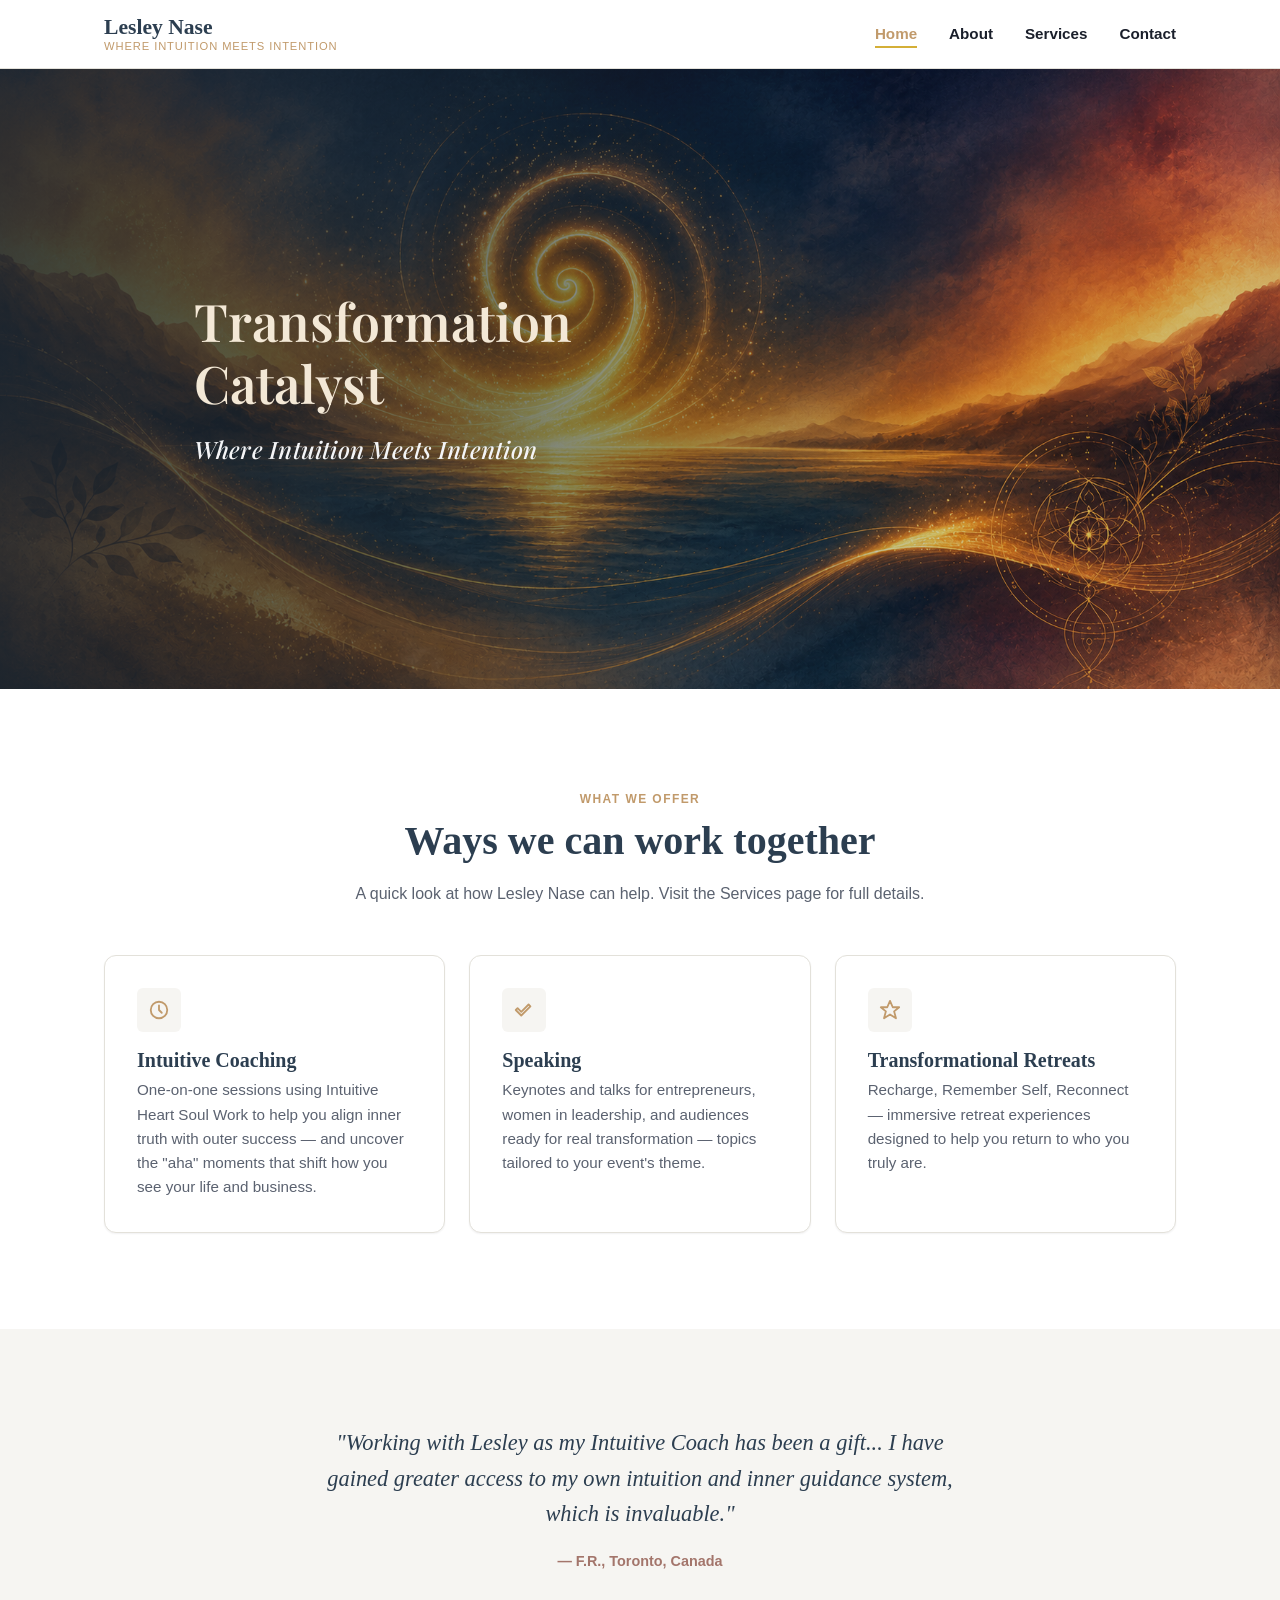
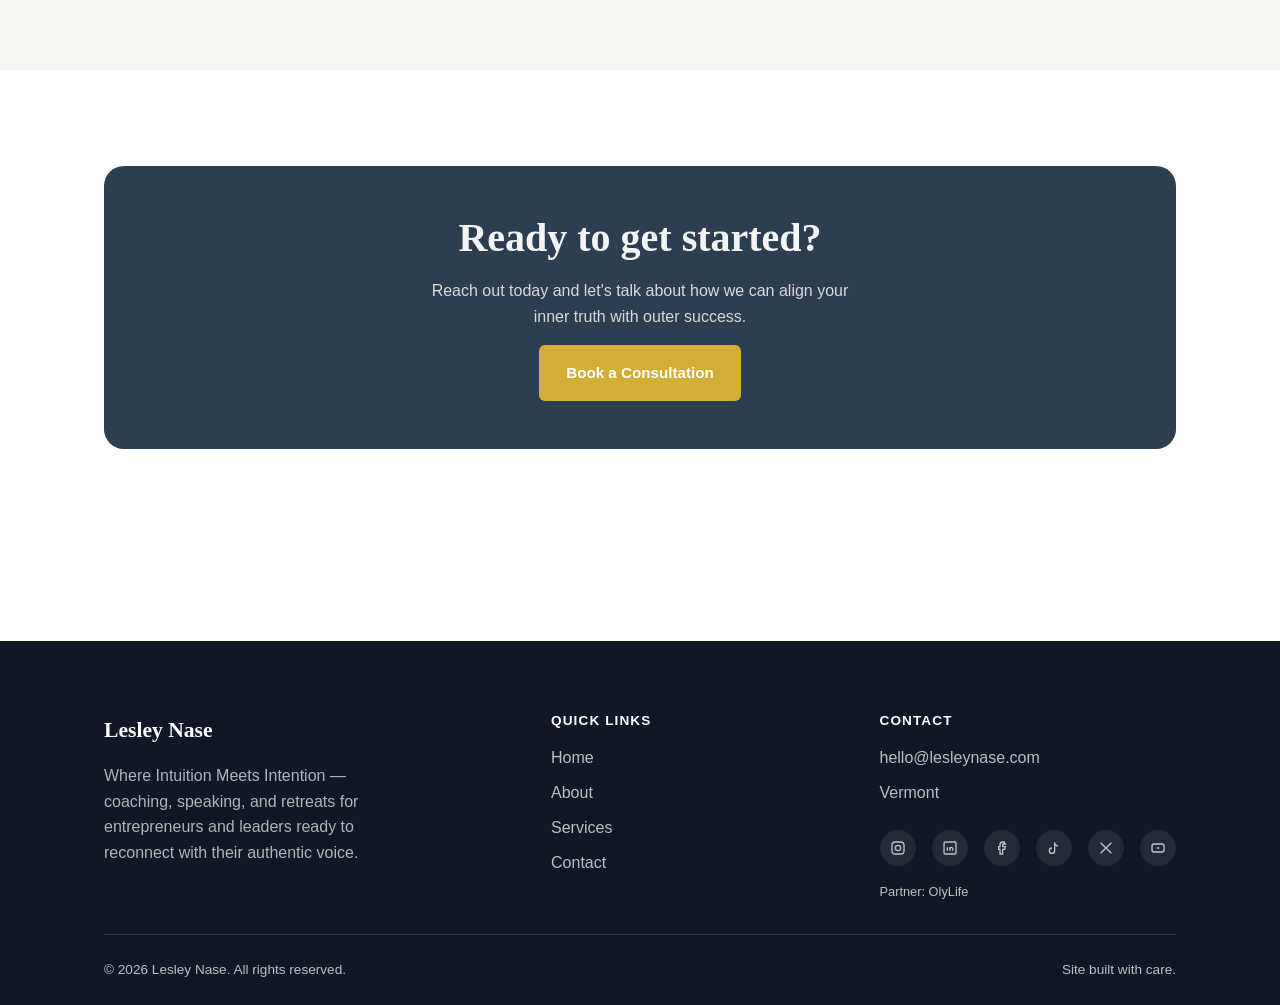
==== index.html @ a9572252 "Replace placeholder content with real business info and brand design Fills in Lesley Nase's actual c" ====
<!doctype html>
<html lang="en">
<head>
  <meta charset="UTF-8" />
  <meta name="viewport" content="width=device-width, initial-scale=1.0" />
  <title>Lesley Nase | Where Intuition Meets Intention</title>
  <meta name="description" content="Lesley Nase, The Transformation Catalyst, guides entrepreneurs and leaders to align inner truth with outer success through Intuitive Heart Soul Work — coaching, speaking, and transformational retreats." />
  <link rel="preconnect" href="https://fonts.googleapis.com" />
  <link rel="preconnect" href="https://fonts.gstatic.com" crossorigin />
  <link href="https://fonts.googleapis.com/css2?family=Playfair+Display:ital,wght@0,600;0,700;1,500;1,600&display=swap" rel="stylesheet" />
  <link rel="stylesheet" href="css/styles.css" />
</head>
<body>

  <header class="site-header">
    <nav class="nav">
      <a href="index.html" class="brand">
        <span class="brand-name">Lesley Nase</span>
        <span class="brand-tagline">Where Intuition Meets Intention</span>
      </a>
      <ul class="nav-links">
        <li><a href="index.html">Home</a></li>
        <li><a href="about.html">About</a></li>
        <li><a href="services.html">Services</a></li>
        <li><a href="contact.html">Contact</a></li>
      </ul>
      <a href="contact.html" class="btn btn-primary nav-cta">Book a Consultation</a>
      <button class="nav-toggle" aria-label="Toggle menu" aria-expanded="false">
        <span></span><span></span><span></span>
      </button>
    </nav>
  </header>

  <main>
    <!-- Hero -->
    <section class="hero">
      <div class="container">
        <div class="hero-copy">
          <h1>Transformation Catalyst</h1>
          <span class="hero-tagline">Where Intuition Meets Intention</span>
        </div>
      </div>
    </section>

    <!-- Service highlights -->
    <section class="section">
      <div class="container">
        <div class="section-head">
          <span class="eyebrow">What We Offer</span>
          <h2>Ways we can work together</h2>
          <p>A quick look at how Lesley Nase can help. Visit the Services page for full details.</p>
        </div>
        <div class="grid grid-3">
          <div class="card">
            <div class="card-icon">
              <svg width="22" height="22" viewBox="0 0 24 24" fill="none" stroke="currentColor" stroke-width="2" stroke-linecap="round" stroke-linejoin="round"><circle cx="12" cy="12" r="9"></circle><path d="M12 7v5l3 3"></path></svg>
            </div>
            <h3>Intuitive Coaching</h3>
            <p>One-on-one sessions using Intuitive Heart Soul Work to help you align inner truth with outer success — and uncover the "aha" moments that shift how you see your life and business.</p>
          </div>
          <div class="card">
            <div class="card-icon">
              <svg width="22" height="22" viewBox="0 0 24 24" fill="none" stroke="currentColor" stroke-width="2" stroke-linecap="round" stroke-linejoin="round"><path d="M3 12l2-2 4 4 8-8 2 2-10 10z"></path></svg>
            </div>
            <h3>Speaking</h3>
            <p>Keynotes and talks for entrepreneurs, women in leadership, and audiences ready for real transformation — topics tailored to your event's theme.</p>
          </div>
          <div class="card">
            <div class="card-icon">
              <svg width="22" height="22" viewBox="0 0 24 24" fill="none" stroke="currentColor" stroke-width="2" stroke-linecap="round" stroke-linejoin="round"><path d="M12 2l3 7h7l-5.5 4.5L18.5 21 12 16.8 5.5 21l2-7.5L2 9h7z"></path></svg>
            </div>
            <h3>Transformational Retreats</h3>
            <p>Recharge, Remember Self, Reconnect — immersive retreat experiences designed to help you return to who you truly are.</p>
          </div>
        </div>
      </div>
    </section>

    <!-- Testimonial -->
    <section class="section section--alt">
      <div class="container testimonial">
        <blockquote>"Working with Lesley as my Intuitive Coach has been a gift... I have gained greater access to my own intuition and inner guidance system, which is invaluable."</blockquote>
        <cite>— F.R., Toronto, Canada</cite>
      </div>
    </section>

    <!-- CTA -->
    <section class="section">
      <div class="container">
        <div class="cta-banner">
          <h2>Ready to get started?</h2>
          <p>Reach out today and let's talk about how we can align your inner truth with outer success.</p>
          <a href="contact.html" class="btn btn-primary">Book a Consultation</a>
        </div>
      </div>
    </section>
  </main>

  <footer class="site-footer">
    <div class="container">
      <div class="footer-grid">
        <div class="footer-brand">
          <span class="brand-name">Lesley Nase</span>
          <p>Where Intuition Meets Intention — coaching, speaking, and retreats for entrepreneurs and leaders ready to reconnect with their authentic voice.</p>
        </div>
        <div>
          <h4>Quick Links</h4>
          <ul class="footer-links">
            <li><a href="index.html">Home</a></li>
            <li><a href="about.html">About</a></li>
            <li><a href="services.html">Services</a></li>
            <li><a href="contact.html">Contact</a></li>
          </ul>
        </div>
        <div>
          <h4>Contact</h4>
          <ul class="footer-links">
            <li><a href="mailto:hello@lesleynase.com">hello@lesleynase.com</a></li>
            <li>Vermont</li>
          </ul>
          <div class="footer-social">
            <a href="https://www.instagram.com/lesleynase/?hl=en" target="_blank" rel="noopener noreferrer" aria-label="Instagram" title="Instagram">
              <svg width="16" height="16" viewBox="0 0 24 24" fill="none" stroke="currentColor" stroke-width="2"><rect x="3" y="3" width="18" height="18" rx="5"></rect><circle cx="12" cy="12" r="4"></circle></svg>
            </a>
            <a href="https://www.linkedin.com/in/lesley-nase-819b4454/" target="_blank" rel="noopener noreferrer" aria-label="LinkedIn" title="LinkedIn">
              <svg width="16" height="16" viewBox="0 0 24 24" fill="none" stroke="currentColor" stroke-width="2"><rect x="3" y="3" width="18" height="18" rx="2"></rect><line x1="8" y1="11" x2="8" y2="16"></line><line x1="8" y1="8" x2="8" y2="8"></line><line x1="12" y1="11" x2="12" y2="16"></line><path d="M12 13c0-1.5 1-2 2-2s2 .5 2 2v3"></path></svg>
            </a>
            <a href="https://www.facebook.com/profile.php?id=61586528742696" target="_blank" rel="noopener noreferrer" aria-label="Facebook" title="Facebook">
              <svg width="16" height="16" viewBox="0 0 24 24" fill="none" stroke="currentColor" stroke-width="2"><path d="M15 3h-2a4 4 0 0 0-4 4v3H7v4h2v7h4v-7h3l1-4h-4V7a1 1 0 0 1 1-1h3z"></path></svg>
            </a>
            <a href="https://www.tiktok.com/@moonspinner4" target="_blank" rel="noopener noreferrer" aria-label="TikTok" title="TikTok">
              <svg width="16" height="16" viewBox="0 0 24 24" fill="none" stroke="currentColor" stroke-width="2"><path d="M9 12a4 4 0 1 0 4 4V3.5a5.5 5.5 0 0 0 5 5.5"></path></svg>
            </a>
            <a href="https://x.com/home?lang=en" target="_blank" rel="noopener noreferrer" aria-label="X (Twitter)" title="X (Twitter)">
              <svg width="16" height="16" viewBox="0 0 24 24" fill="none" stroke="currentColor" stroke-width="2"><path d="M4 4l16 16M20 4L4 20"></path></svg>
            </a>
            <a href="https://www.youtube.com/@lesleynase1653" target="_blank" rel="noopener noreferrer" aria-label="YouTube" title="YouTube">
              <svg width="16" height="16" viewBox="0 0 24 24" fill="none" stroke="currentColor" stroke-width="2"><rect x="3" y="6" width="18" height="12" rx="3"></rect><path d="M11 10l4 2-4 2z" fill="currentColor" stroke="none"></path></svg>
            </a>
          </div>
          <div class="footer-partner">
            <a href="https://lnase.thefrequencyawakening.com" target="_blank" rel="noopener noreferrer">Partner: OlyLife</a>
          </div>
        </div>
      </div>
      <div class="footer-bottom">
        <span>&copy; <span id="year"></span> Lesley Nase. All rights reserved.</span>
        <span>Site built with care.</span>
      </div>
    </div>
  </footer>

  <script src="js/main.js"></script>
</body>
</html>
---- css/styles.css ----
/* ============================================
   Lesley Nase — Base styles & design tokens
   ============================================ */

:root {
  --color-bg: #ffffff;
  --color-surface: #f6f5f2;
  --color-surface-alt: #101828;
  --color-text: #1a1f2b;
  --color-text-muted: #5b6270;
  --color-text-inverse: #f4f5f7;
  --color-primary: #2c3e50; /* Midnight Blue */
  --color-primary-dark: #1b2733;
  --color-primary-dark-rgb: 27, 39, 51;
  --color-accent: #d4af37; /* Deep Gold */
  --color-accent-dark: #c19a6b; /* Earth Ochre */
  --color-rose: #a3756b; /* Rose Clay */
  --color-border: #e3e1da;
  --color-success-bg: #eaf6ee;
  --color-success-text: #1e6b3a;
  --color-error-bg: #fbeaea;
  --color-error-text: #a12626;

  --font-sans: -apple-system, BlinkMacSystemFont, "Segoe UI", Roboto, Helvetica, Arial, sans-serif;
  --font-serif: Georgia, "Times New Roman", "Iowan Old Style", serif;

  --space-1: 0.5rem;
  --space-2: 1rem;
  --space-3: 1.5rem;
  --space-4: 2rem;
  --space-5: 3rem;
  --space-6: 4.5rem;
  --space-7: 6rem;

  --radius-sm: 6px;
  --radius-md: 12px;
  --radius-lg: 20px;

  --shadow-sm: 0 1px 2px rgba(16, 24, 40, 0.06);
  --shadow-md: 0 8px 24px rgba(16, 24, 40, 0.08);
  --shadow-lg: 0 20px 48px rgba(16, 24, 40, 0.14);

  --max-width: 1120px;
}

* {
  box-sizing: border-box;
}

html {
  scroll-behavior: smooth;
}

body {
  margin: 0;
  font-family: var(--font-sans);
  color: var(--color-text);
  background: var(--color-bg);
  line-height: 1.6;
  -webkit-font-smoothing: antialiased;
}

img {
  max-width: 100%;
  display: block;
}

a {
  color: inherit;
  text-decoration: none;
}

ul {
  list-style: none;
  margin: 0;
  padding: 0;
}

h1, h2, h3, h4 {
  font-family: var(--font-serif);
  font-weight: 600;
  line-height: 1.2;
  margin: 0 0 var(--space-2);
  color: var(--color-primary);
}

h1 { font-size: clamp(2.25rem, 4vw + 1rem, 3.5rem); }
h2 { font-size: clamp(1.75rem, 2vw + 1rem, 2.5rem); }
h3 { font-size: 1.25rem; }

p {
  margin: 0 0 var(--space-2);
  color: var(--color-text-muted);
}

.container {
  max-width: var(--max-width);
  margin: 0 auto;
  padding: 0 var(--space-3);
}

.eyebrow {
  display: inline-block;
  text-transform: uppercase;
  letter-spacing: 0.12em;
  font-size: 0.75rem;
  font-weight: 700;
  color: var(--color-accent-dark);
  margin-bottom: var(--space-1);
}

.section {
  padding: var(--space-7) 0;
}

.section--alt {
  background: var(--color-surface);
}

.section-head {
  max-width: 640px;
  margin: 0 auto var(--space-5);
  text-align: center;
}

.section-head p {
  margin: 0;
}

/* Buttons */
.btn {
  display: inline-flex;
  align-items: center;
  justify-content: center;
  gap: 0.5rem;
  padding: 0.85rem 1.6rem;
  border-radius: var(--radius-sm);
  font-weight: 600;
  font-size: 0.95rem;
  border: 2px solid transparent;
  cursor: pointer;
  transition: transform 0.15s ease, box-shadow 0.15s ease, background 0.15s ease, color 0.15s ease;
}

.btn-primary {
  background: var(--color-accent);
  color: #fff;
}

.btn-primary:hover {
  background: var(--color-accent-dark);
  transform: translateY(-1px);
  box-shadow: var(--shadow-md);
}

.btn-secondary {
  background: transparent;
  color: var(--color-primary);
  border-color: var(--color-primary);
}

.btn-secondary:hover {
  background: var(--color-primary);
  color: #fff;
}

.btn-block {
  width: 100%;
}

/* ============================================
   Header / Nav
   ============================================ */

.site-header {
  position: sticky;
  top: 0;
  z-index: 50;
  background: rgba(255, 255, 255, 0.92);
  backdrop-filter: saturate(180%) blur(10px);
  border-bottom: 1px solid var(--color-border);
}

.nav {
  display: flex;
  align-items: center;
  justify-content: space-between;
  padding: var(--space-2) var(--space-3);
  max-width: var(--max-width);
  margin: 0 auto;
}

.brand {
  display: flex;
  flex-direction: column;
  line-height: 1.1;
}

.brand-name {
  font-family: var(--font-serif);
  font-size: 1.35rem;
  font-weight: 700;
  color: var(--color-primary);
}

.brand-tagline {
  font-size: 0.7rem;
  letter-spacing: 0.08em;
  text-transform: uppercase;
  color: var(--color-accent-dark);
}

.nav-links {
  display: flex;
  align-items: center;
  gap: var(--space-4);
}

.nav-links a {
  font-weight: 600;
  font-size: 0.95rem;
  color: var(--color-text);
  padding: 0.25rem 0;
  border-bottom: 2px solid transparent;
  transition: color 0.15s ease, border-color 0.15s ease;
}

.nav-links a:hover,
.nav-links a[aria-current="page"] {
  color: var(--color-accent-dark);
  border-color: var(--color-accent);
}

.nav-cta {
  display: none;
}

.nav-toggle {
  display: none;
  flex-direction: column;
  gap: 5px;
  background: none;
  border: none;
  padding: 8px;
  cursor: pointer;
}

.nav-toggle span {
  width: 24px;
  height: 2px;
  background: var(--color-primary);
  border-radius: 2px;
  transition: transform 0.2s ease, opacity 0.2s ease;
}

/* ============================================
   Hero
   ============================================ */

.hero {
  position: relative;
  overflow: hidden;
  min-height: 620px;
  display: flex;
  align-items: center;
  background-color: var(--color-primary-dark);
  background-image: url("../images/hero-banner.png");
  background-size: cover;
  background-position: center;
  background-repeat: no-repeat;
}

.hero::before {
  content: "";
  position: absolute;
  inset: 0;
  background: linear-gradient(
    100deg,
    rgba(var(--color-primary-dark-rgb), 0.88) 0%,
    rgba(var(--color-primary-dark-rgb), 0.6) 40%,
    rgba(var(--color-primary-dark-rgb), 0.2) 75%
  );
}

.hero .container {
  position: relative;
  z-index: 1;
  width: 100%;
}

.hero-copy {
  max-width: 440px;
  margin-left: clamp(1rem, 7vw, 7rem);
}

.hero-copy h1 {
  font-family: "Playfair Display", var(--font-serif);
  font-size: clamp(2.25rem, 2.8vw + 1rem, 3.5rem);
  color: #f3e8d6;
  margin-bottom: var(--space-2);
}

.hero-tagline {
  display: block;
  font-family: "Playfair Display", var(--font-serif);
  font-style: italic;
  font-weight: 500;
  letter-spacing: 0.01em;
  font-size: clamp(1.1rem, 1.4vw + 0.5rem, 1.5rem);
  color: var(--color-text-inverse);
}

/* ============================================
   Cards (services, values, testimonials)
   ============================================ */

.grid {
  display: grid;
  gap: var(--space-3);
}

.grid-3 {
  grid-template-columns: repeat(3, 1fr);
}

.grid-2 {
  grid-template-columns: repeat(2, 1fr);
}

.card {
  background: #fff;
  border: 1px solid var(--color-border);
  border-radius: var(--radius-md);
  padding: var(--space-4);
  box-shadow: var(--shadow-sm);
  transition: transform 0.15s ease, box-shadow 0.15s ease;
}

.card:hover {
  transform: translateY(-3px);
  box-shadow: var(--shadow-md);
}

.card-icon {
  width: 44px;
  height: 44px;
  border-radius: var(--radius-sm);
  background: var(--color-surface);
  display: flex;
  align-items: center;
  justify-content: center;
  color: var(--color-accent-dark);
  margin-bottom: var(--space-2);
}

.card h3 {
  margin-bottom: 0.4rem;
}

.card p {
  margin-bottom: 0;
  font-size: 0.95rem;
}

.card-price {
  margin-top: var(--space-2);
  font-family: var(--font-serif);
  font-size: 1.1rem;
  color: var(--color-primary);
  font-weight: 700;
}

/* CTA banner */
.cta-banner {
  background: var(--color-primary);
  border-radius: var(--radius-lg);
  padding: var(--space-5);
  text-align: center;
  color: var(--color-text-inverse);
}

.cta-banner h2,
.cta-banner p {
  color: var(--color-text-inverse);
}

.cta-banner p {
  opacity: 0.85;
  margin-left: auto;
  margin-right: auto;
  max-width: 50ch;
}

/* Testimonial */
.testimonial {
  max-width: 720px;
  margin: 0 auto;
  text-align: center;
}

.testimonial blockquote {
  font-family: var(--font-serif);
  font-size: 1.4rem;
  color: var(--color-primary);
  margin: 0 0 var(--space-2);
  font-style: italic;
}

.testimonial cite {
  font-style: normal;
  font-weight: 600;
  color: var(--color-rose);
  font-size: 0.9rem;
}

/* ============================================
   About page
   ============================================ */

.about-hero {
  display: flex;
  gap: var(--space-4);
  align-items: flex-start;
}

.about-photo {
  width: 210px;
  flex-shrink: 0;
  aspect-ratio: 4 / 5;
  object-fit: cover;
  border-radius: var(--radius-lg);
  box-shadow: var(--shadow-md);
}

.value-list {
  display: grid;
  gap: var(--space-2);
  margin-top: var(--space-3);
}

.value-item {
  display: flex;
  gap: var(--space-2);
  align-items: flex-start;
}

.value-item .check {
  flex-shrink: 0;
  width: 24px;
  height: 24px;
  border-radius: 50%;
  background: var(--color-accent);
  color: #fff;
  display: flex;
  align-items: center;
  justify-content: center;
  margin-top: 2px;
}

.value-item .check--rose {
  background: var(--color-rose);
}

.value-item .check--ochre {
  background: var(--color-accent-dark);
}

/* ============================================
   Contact page
   ============================================ */

.contact-layout {
  display: grid;
  grid-template-columns: 1fr 1.3fr;
  gap: var(--space-5);
  align-items: start;
}

.contact-info-card {
  background: var(--color-primary);
  color: var(--color-text-inverse);
  border-radius: var(--radius-lg);
  padding: var(--space-4);
}

.contact-info-card h3 {
  color: var(--color-text-inverse);
}

.contact-info-list {
  margin-top: var(--space-3);
  display: grid;
  gap: var(--space-3);
}

.contact-info-item {
  display: flex;
  gap: var(--space-2);
  align-items: flex-start;
  font-size: 0.95rem;
}

.contact-info-item .icon {
  flex-shrink: 0;
  width: 22px;
  height: 22px;
  color: var(--color-accent);
}

.contact-info-item span {
  opacity: 0.9;
}

.form-card {
  background: #fff;
  border: 1px solid var(--color-border);
  border-radius: var(--radius-lg);
  padding: var(--space-4);
  box-shadow: var(--shadow-sm);
}

.form-row {
  display: grid;
  gap: var(--space-3);
  margin-bottom: var(--space-3);
}

.form-row--2 {
  grid-template-columns: 1fr 1fr;
}

.field label {
  display: block;
  font-weight: 600;
  font-size: 0.9rem;
  margin-bottom: 0.4rem;
  color: var(--color-text);
}

.field input,
.field select,
.field textarea {
  width: 100%;
  padding: 0.75rem 0.9rem;
  border: 1px solid var(--color-border);
  border-radius: var(--radius-sm);
  font-family: var(--font-sans);
  font-size: 0.95rem;
  color: var(--color-text);
  background: #fff;
  transition: border-color 0.15s ease, box-shadow 0.15s ease;
}

.field input:focus,
.field select:focus,
.field textarea:focus {
  outline: none;
  border-color: var(--color-accent);
  box-shadow: 0 0 0 3px rgba(201, 138, 75, 0.18);
}

.field textarea {
  resize: vertical;
  min-height: 130px;
}

.field-error {
  display: none;
  color: var(--color-error-text);
  font-size: 0.8rem;
  margin-top: 0.3rem;
}

.field.has-error input,
.field.has-error select,
.field.has-error textarea {
  border-color: var(--color-error-text);
}

.field.has-error .field-error {
  display: block;
}

/* honeypot field, hidden from real visitors */
.hp-field {
  position: absolute;
  left: -9999px;
  top: -9999px;
  opacity: 0;
  pointer-events: none;
}

.form-notice {
  padding: var(--space-2) var(--space-3);
  border-radius: var(--radius-sm);
  margin-bottom: var(--space-3);
  font-size: 0.95rem;
  display: none;
}

.form-notice.is-visible {
  display: block;
}

.form-notice--success {
  background: var(--color-success-bg);
  color: var(--color-success-text);
}

.form-notice--error {
  background: var(--color-error-bg);
  color: var(--color-error-text);
}

/* ============================================
   Footer
   ============================================ */

.site-footer {
  background: var(--color-surface-alt);
  color: rgba(244, 245, 247, 0.75);
  padding: var(--space-6) 0 var(--space-3);
  margin-top: var(--space-7);
}

.footer-grid {
  display: grid;
  grid-template-columns: 1.4fr 1fr 1fr;
  gap: var(--space-4);
  padding-bottom: var(--space-4);
  border-bottom: 1px solid rgba(244, 245, 247, 0.12);
}

.footer-grid h4 {
  color: #fff;
  font-family: var(--font-sans);
  font-size: 0.85rem;
  text-transform: uppercase;
  letter-spacing: 0.08em;
  margin-bottom: var(--space-2);
}

.footer-brand .brand-name {
  color: #fff;
}

.footer-brand p {
  color: rgba(244, 245, 247, 0.7);
  margin-top: var(--space-2);
  max-width: 32ch;
}

.footer-links li {
  margin-bottom: 0.6rem;
}

.footer-links a:hover {
  color: var(--color-rose);
}

.footer-social {
  display: flex;
  flex-wrap: wrap;
  gap: var(--space-2);
  margin-top: var(--space-3);
}

.footer-social a {
  width: 36px;
  height: 36px;
  border-radius: 50%;
  background: rgba(244, 245, 247, 0.08);
  display: flex;
  align-items: center;
  justify-content: center;
  transition: background 0.15s ease;
}

.footer-social a:hover {
  background: var(--color-accent);
}

.footer-partner {
  margin-top: var(--space-2);
  font-size: 0.8rem;
}

.footer-partner a:hover {
  color: var(--color-accent);
}

.footer-bottom {
  padding-top: var(--space-3);
  display: flex;
  justify-content: space-between;
  font-size: 0.85rem;
  flex-wrap: wrap;
  gap: var(--space-1);
}

/* ============================================
   Responsive
   ============================================ */

@media (max-width: 860px) {
  .contact-layout {
    grid-template-columns: 1fr;
  }

  .about-hero {
    flex-direction: column;
    align-items: center;
    text-align: center;
  }

  .hero {
    min-height: 0;
    padding: var(--space-6) 0;
    background-size: contain;
    background-position: top center;
  }

  .hero::before {
    background: linear-gradient(
      180deg,
      rgba(var(--color-primary-dark-rgb), 0.2) 0%,
      rgba(var(--color-primary-dark-rgb), 0.55) 45%,
      rgba(var(--color-primary-dark-rgb), 0.94) 78%
    );
  }

  .grid-3 {
    grid-template-columns: repeat(2, 1fr);
  }

  .footer-grid {
    grid-template-columns: 1fr 1fr;
  }

  .footer-brand {
    grid-column: 1 / -1;
  }
}

@media (max-width: 640px) {
  .nav-links {
    position: absolute;
    top: 100%;
    left: 0;
    right: 0;
    background: #fff;
    flex-direction: column;
    align-items: flex-start;
    gap: var(--space-2);
    padding: var(--space-3);
    border-bottom: 1px solid var(--color-border);
    box-shadow: var(--shadow-md);
    display: none;
  }

  .nav-links.is-open {
    display: flex;
  }

  .nav-toggle {
    display: flex;
  }

  .grid-3,
  .grid-2 {
    grid-template-columns: 1fr;
  }

  .form-row--2 {
    grid-template-columns: 1fr;
  }

  .footer-grid {
    grid-template-columns: 1fr;
  }

  .footer-bottom {
    flex-direction: column;
  }

  .section {
    padding: var(--space-6) 0;
  }
}
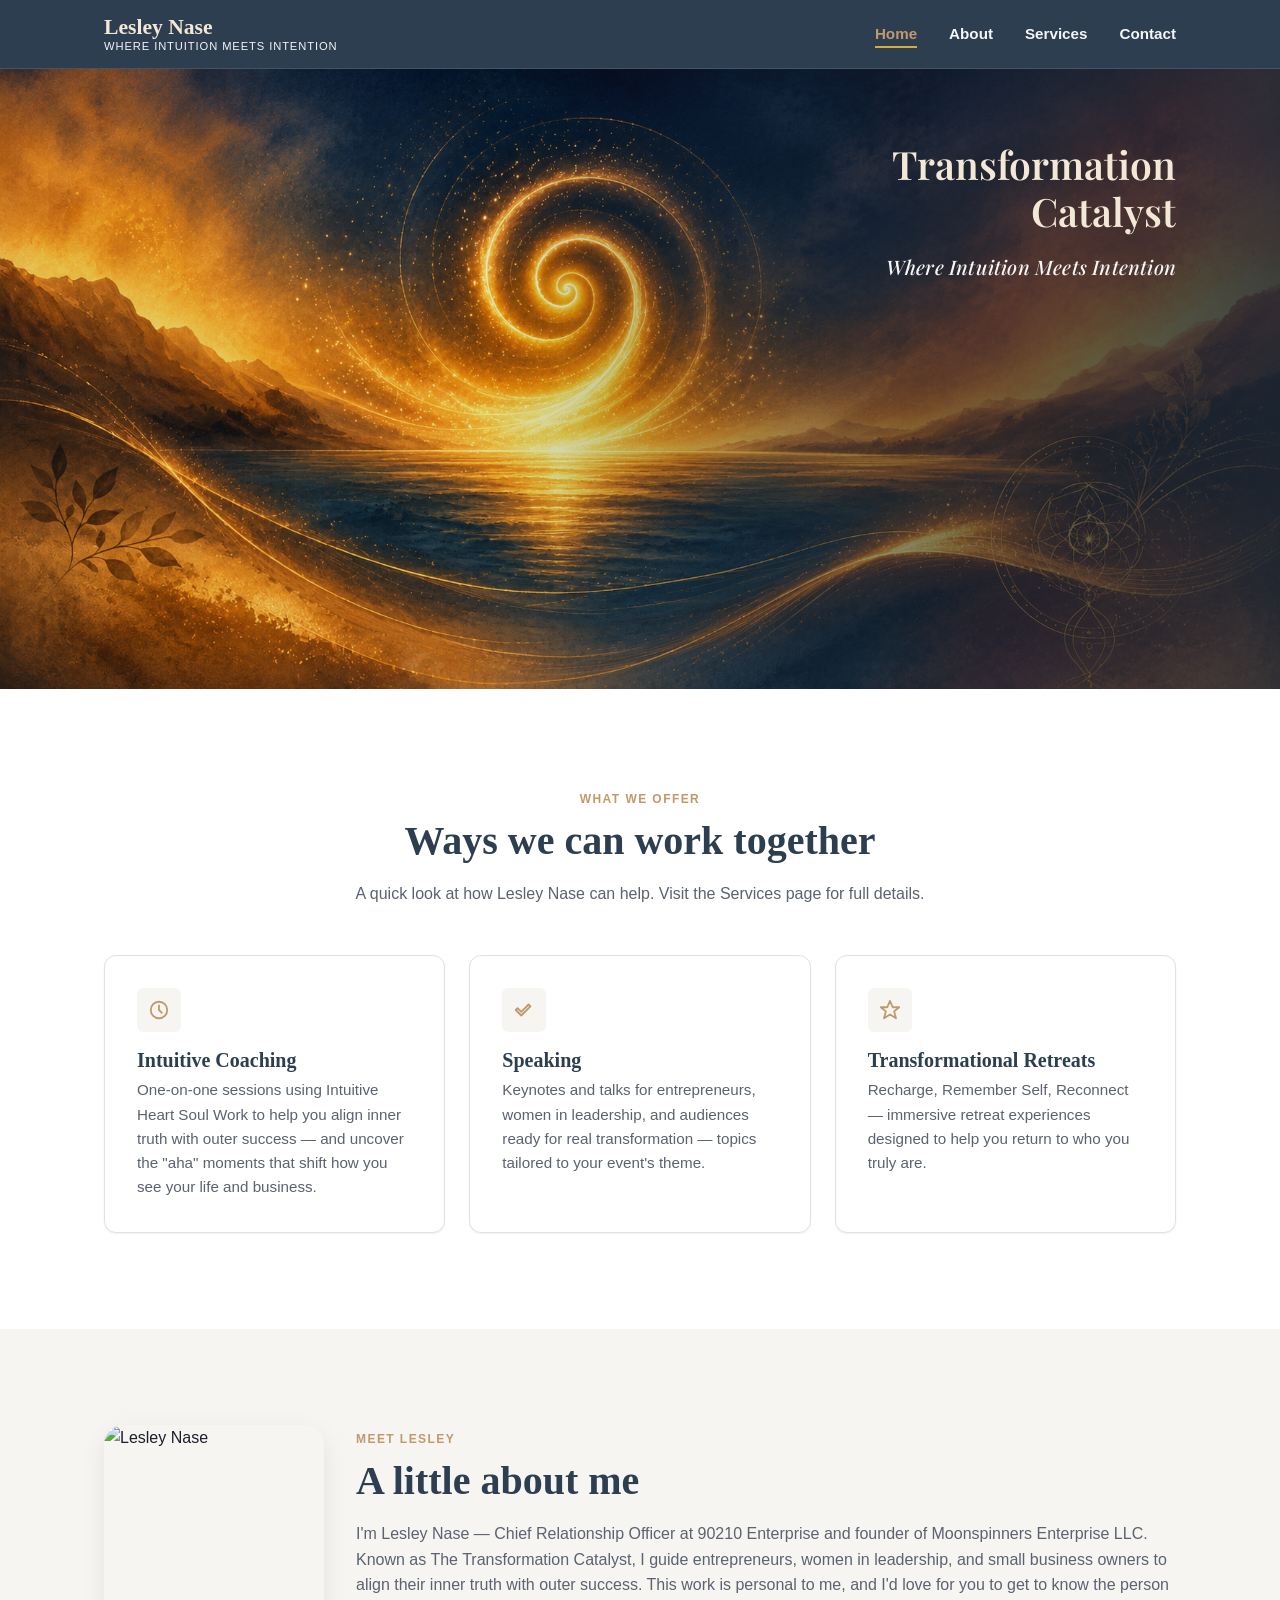
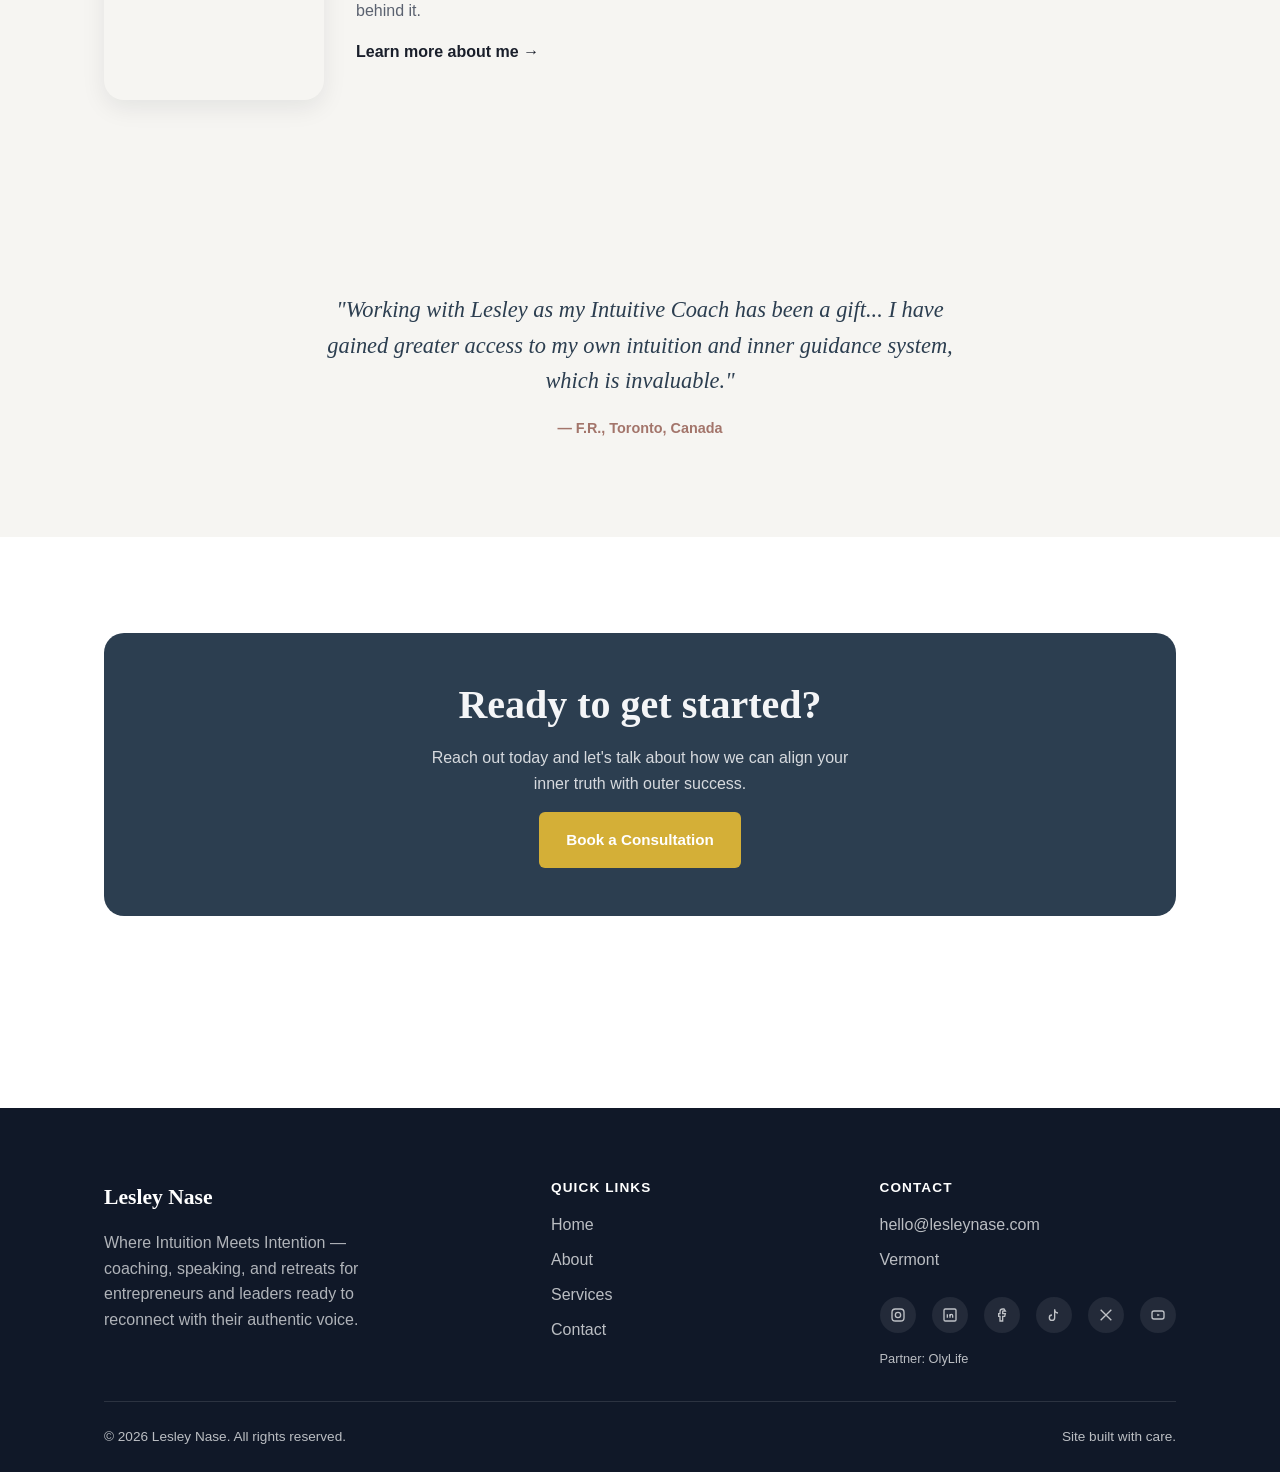
==== commit add328e1: "Add "Meet Lesley" personal section to homepage Inserts a photo-and-bio section between the services " ====
--- a/index.html
+++ b/index.html
@@ -72,6 +72,25 @@
             <h3>Transformational Retreats</h3>
             <p>Recharge, Remember Self, Reconnect — immersive retreat experiences designed to help you return to who you truly are.</p>
           </div>
+        </div>
+      </div>
+    </section>
+
+    <!-- Meet Lesley -->
+    <section class="section section--alt">
+      <div class="container meet-lesley">
+        <img src="images/Lesley%20Nase%20tree%20headshot%202025.jpg" alt="Lesley Nase" class="meet-lesley-photo" />
+        <div>
+          <span class="eyebrow">Meet Lesley</span>
+          <h2>A little about me</h2>
+          <p>
+            I'm Lesley Nase — Chief Relationship Officer at 90210 Enterprise and founder of
+            Moonspinners Enterprise LLC. Known as The Transformation Catalyst, I guide
+            entrepreneurs, women in leadership, and small business owners to align their inner
+            truth with outer success. This work is personal to me, and I'd love for you to get
+            to know the person behind it.
+          </p>
+          <a href="about.html" class="link-arrow">Learn more about me &rarr;</a>
         </div>
       </div>
     </section>
--- a/css/styles.css
+++ b/css/styles.css
@@ -176,9 +176,9 @@
   position: sticky;
   top: 0;
   z-index: 50;
-  background: rgba(255, 255, 255, 0.92);
+  background: var(--color-primary);
   backdrop-filter: saturate(180%) blur(10px);
-  border-bottom: 1px solid var(--color-border);
+  border-bottom: 1px solid rgba(244, 245, 247, 0.12);
 }
 
 .nav {
@@ -200,14 +200,14 @@
   font-family: var(--font-serif);
   font-size: 1.35rem;
   font-weight: 700;
-  color: var(--color-primary);
+  color: #f3e8d6;
 }
 
 .brand-tagline {
   font-size: 0.7rem;
   letter-spacing: 0.08em;
   text-transform: uppercase;
-  color: var(--color-accent-dark);
+  color: var(--color-text-inverse);
 }
 
 .nav-links {
@@ -219,7 +219,7 @@
 .nav-links a {
   font-weight: 600;
   font-size: 0.95rem;
-  color: var(--color-text);
+  color: var(--color-text-inverse);
   padding: 0.25rem 0;
   border-bottom: 2px solid transparent;
   transition: color 0.15s ease, border-color 0.15s ease;
@@ -248,7 +248,7 @@
 .nav-toggle span {
   width: 24px;
   height: 2px;
-  background: var(--color-primary);
+  background: var(--color-text-inverse);
   border-radius: 2px;
   transition: transform 0.2s ease, opacity 0.2s ease;
 }
@@ -262,11 +262,11 @@
   overflow: hidden;
   min-height: 620px;
   display: flex;
-  align-items: center;
+  align-items: flex-start;
   background-color: var(--color-primary-dark);
   background-image: url("../images/hero-banner.png");
   background-size: cover;
-  background-position: center;
+  background-position: center 28%;
   background-repeat: no-repeat;
 }
 
@@ -275,10 +275,10 @@
   position: absolute;
   inset: 0;
   background: linear-gradient(
-    100deg,
-    rgba(var(--color-primary-dark-rgb), 0.88) 0%,
-    rgba(var(--color-primary-dark-rgb), 0.6) 40%,
-    rgba(var(--color-primary-dark-rgb), 0.2) 75%
+    to left,
+    rgba(var(--color-primary-dark-rgb), 0.85) 0%,
+    rgba(var(--color-primary-dark-rgb), 0.5) 32%,
+    rgba(var(--color-primary-dark-rgb), 0.1) 62%
   );
 }
 
@@ -286,16 +286,19 @@
   position: relative;
   z-index: 1;
   width: 100%;
+  display: flex;
+  justify-content: flex-end;
+  padding-top: var(--space-6);
 }
 
 .hero-copy {
-  max-width: 440px;
-  margin-left: clamp(1rem, 7vw, 7rem);
+  max-width: 320px;
+  text-align: right;
 }
 
 .hero-copy h1 {
   font-family: "Playfair Display", var(--font-serif);
-  font-size: clamp(2.25rem, 2.8vw + 1rem, 3.5rem);
+  font-size: clamp(1.75rem, 1.8vw + 1rem, 2.5rem);
   color: #f3e8d6;
   margin-bottom: var(--space-2);
 }
@@ -306,7 +309,7 @@
   font-style: italic;
   font-weight: 500;
   letter-spacing: 0.01em;
-  font-size: clamp(1.1rem, 1.4vw + 0.5rem, 1.5rem);
+  font-size: clamp(1rem, 1vw + 0.5rem, 1.25rem);
   color: var(--color-text-inverse);
 }
 
@@ -389,6 +392,41 @@
   margin-left: auto;
   margin-right: auto;
   max-width: 50ch;
+}
+
+/* Meet Lesley */
+.meet-lesley {
+  display: flex;
+  gap: var(--space-4);
+  align-items: flex-start;
+}
+
+.meet-lesley-photo {
+  width: 220px;
+  flex-shrink: 0;
+  aspect-ratio: 4 / 5;
+  object-fit: cover;
+  object-position: top center;
+  border-radius: var(--radius-lg);
+  box-shadow: var(--shadow-md);
+}
+
+.meet-lesley h2 {
+  margin-bottom: var(--space-2);
+}
+
+.link-arrow {
+  display: inline-flex;
+  align-items: center;
+  font-weight: 600;
+  color: var(--color-text);
+  border-bottom: 2px solid transparent;
+  transition: color 0.15s ease, border-color 0.15s ease;
+}
+
+.link-arrow:hover {
+  color: var(--color-accent-dark);
+  border-color: var(--color-accent);
 }
 
 /* Testimonial */
@@ -707,7 +745,8 @@
     grid-template-columns: 1fr;
   }
 
-  .about-hero {
+  .about-hero,
+  .meet-lesley {
     flex-direction: column;
     align-items: center;
     text-align: center;
@@ -718,6 +757,17 @@
     padding: var(--space-6) 0;
     background-size: contain;
     background-position: top center;
+    align-items: center;
+  }
+
+  .hero .container {
+    justify-content: flex-start;
+    padding-top: 0;
+  }
+
+  .hero-copy {
+    max-width: 100%;
+    text-align: left;
   }
 
   .hero::before {
@@ -748,12 +798,12 @@
     top: 100%;
     left: 0;
     right: 0;
-    background: #fff;
+    background: var(--color-primary);
     flex-direction: column;
     align-items: flex-start;
     gap: var(--space-2);
     padding: var(--space-3);
-    border-bottom: 1px solid var(--color-border);
+    border-bottom: 1px solid rgba(244, 245, 247, 0.12);
     box-shadow: var(--shadow-md);
     display: none;
   }
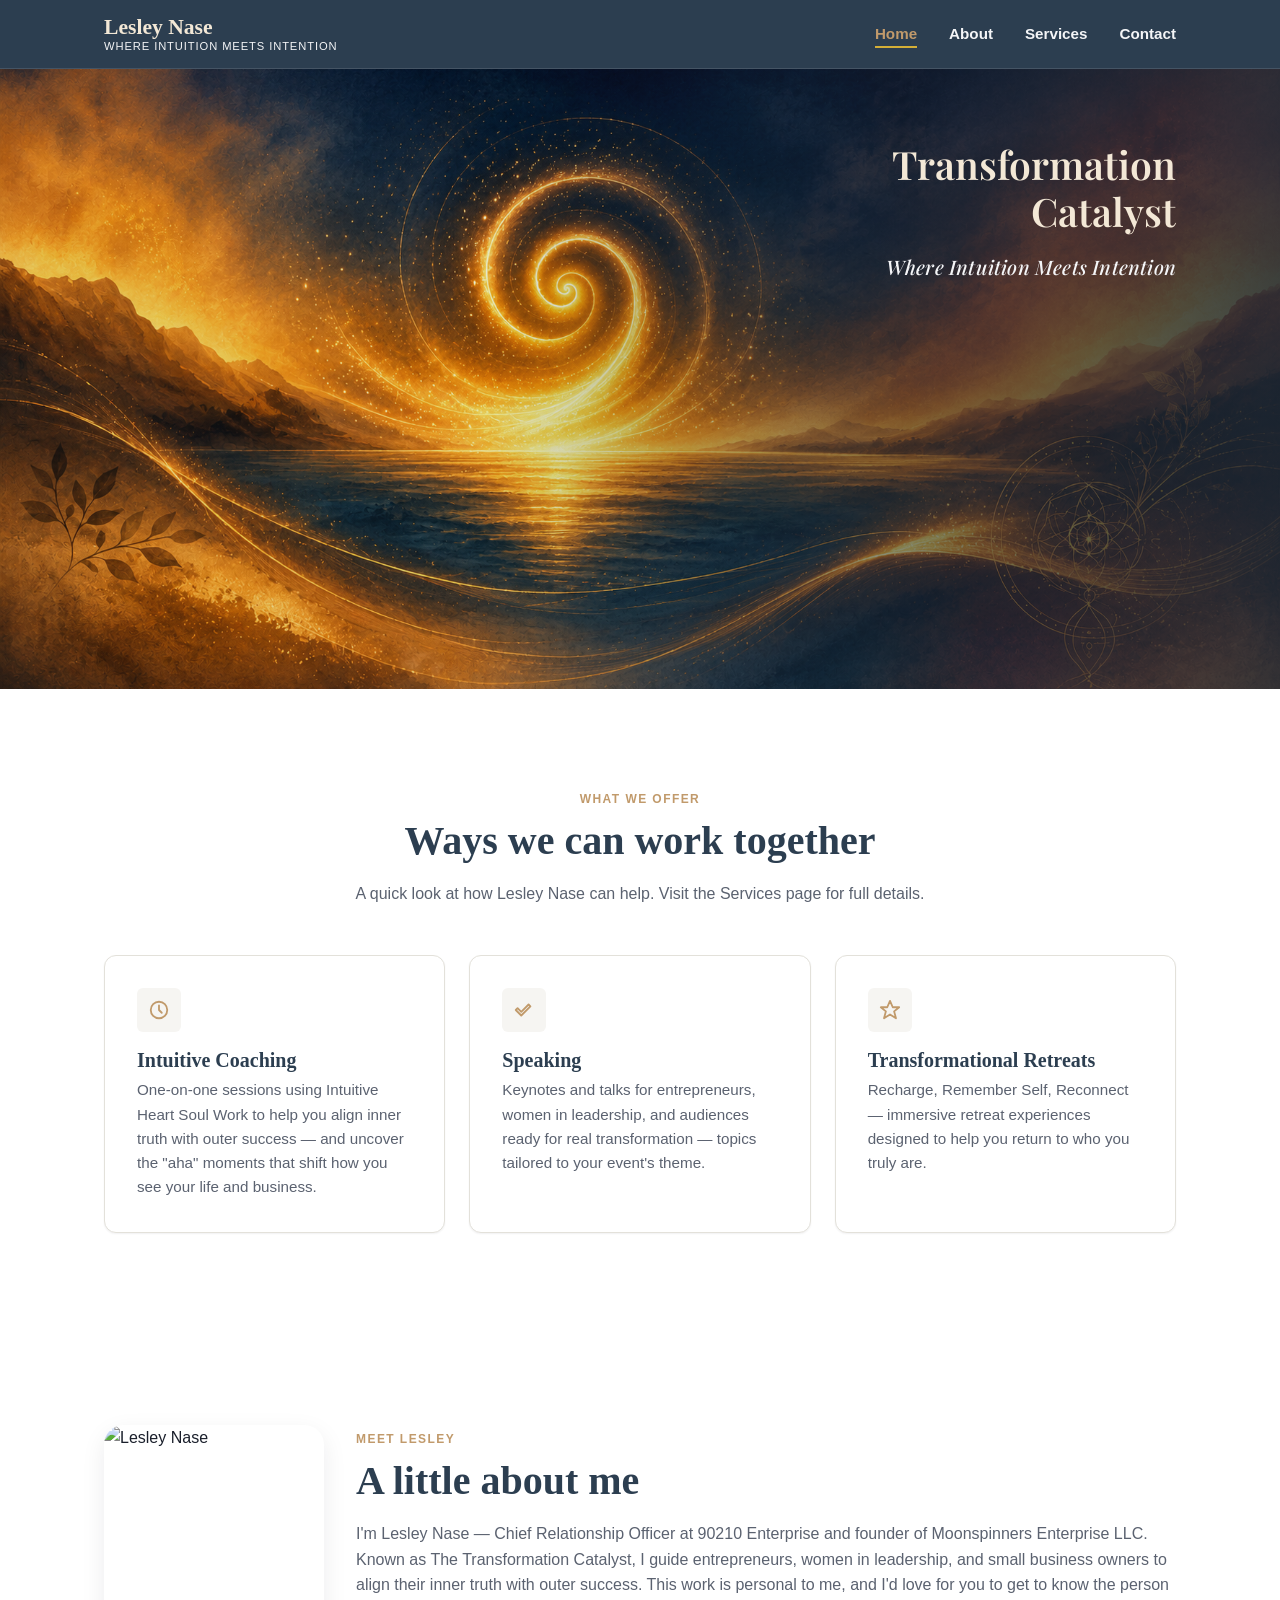
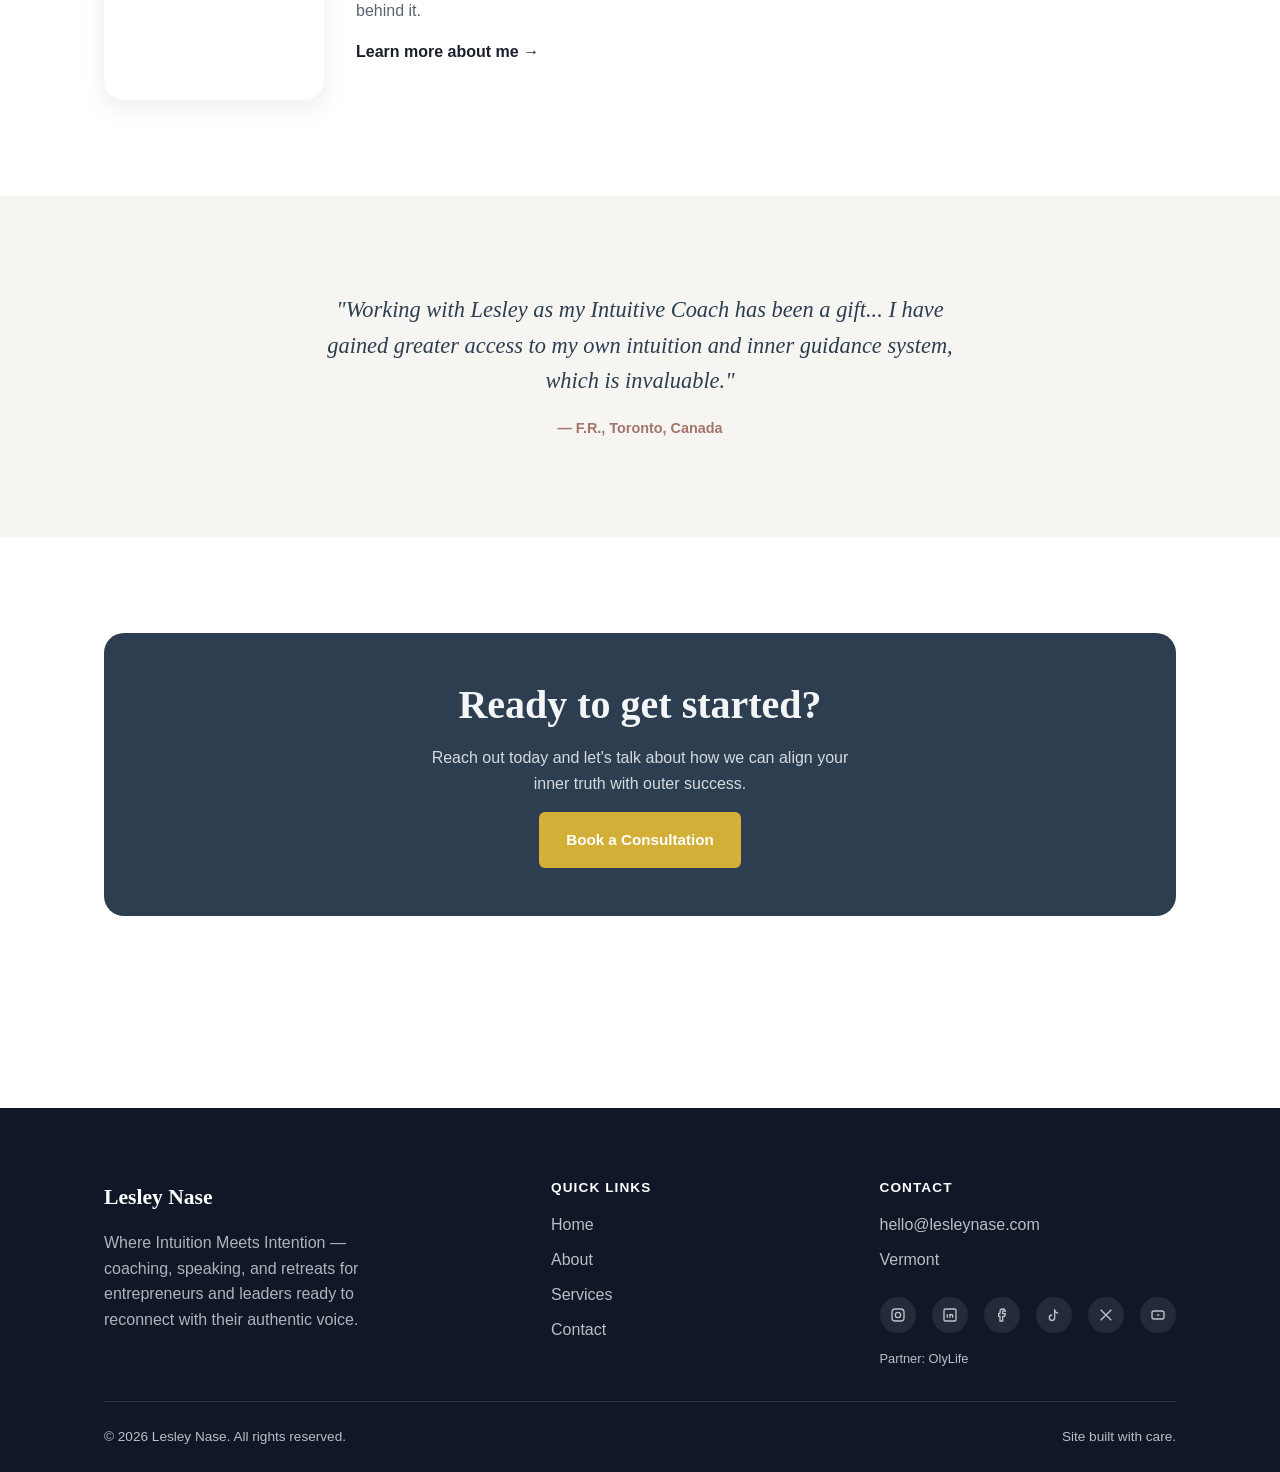
==== commit 7183c96d: "Fix pixelated headshot and section background blending Downscales the tree headshot from 3000x4000 (" ====
--- a/index.html
+++ b/index.html
@@ -77,7 +77,7 @@
     </section>
 
     <!-- Meet Lesley -->
-    <section class="section section--alt">
+    <section class="section">
       <div class="container meet-lesley">
         <img src="images/Lesley%20Nase%20tree%20headshot%202025.jpg" alt="Lesley Nase" class="meet-lesley-photo" />
         <div>
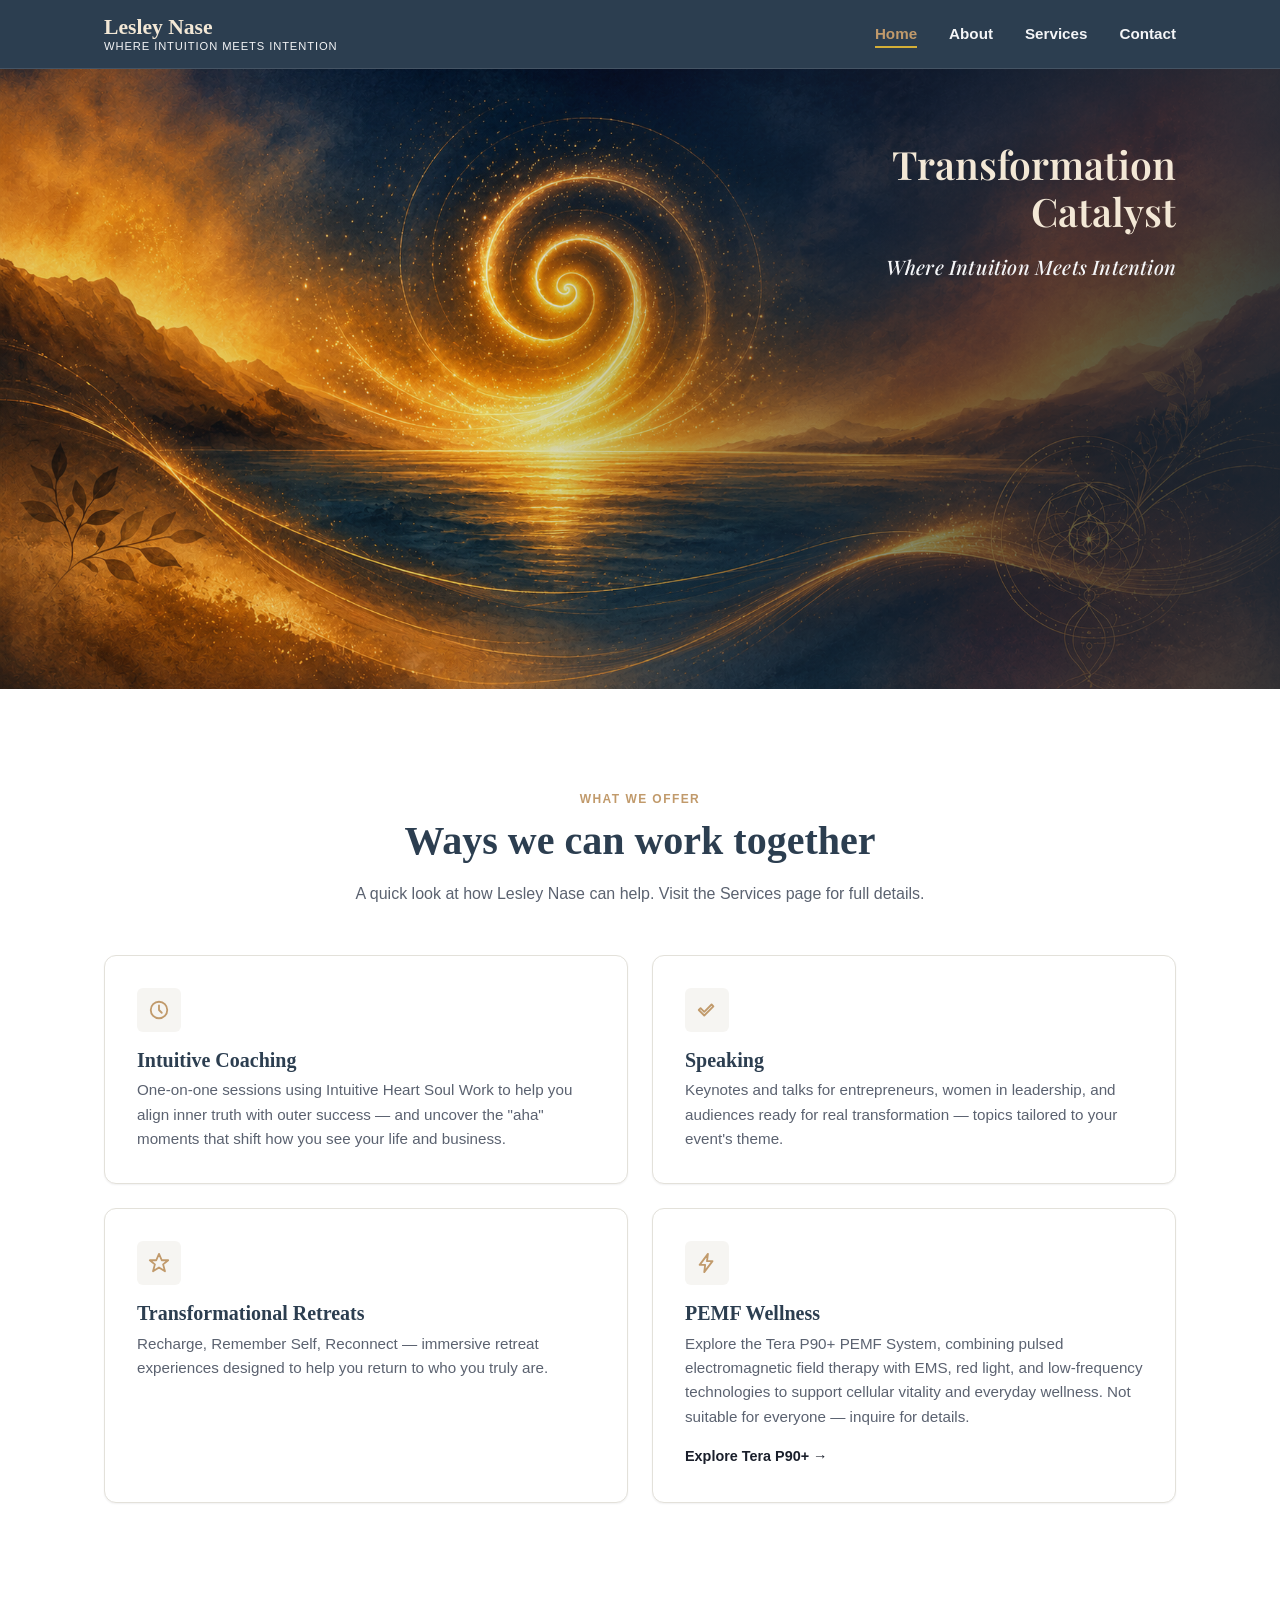
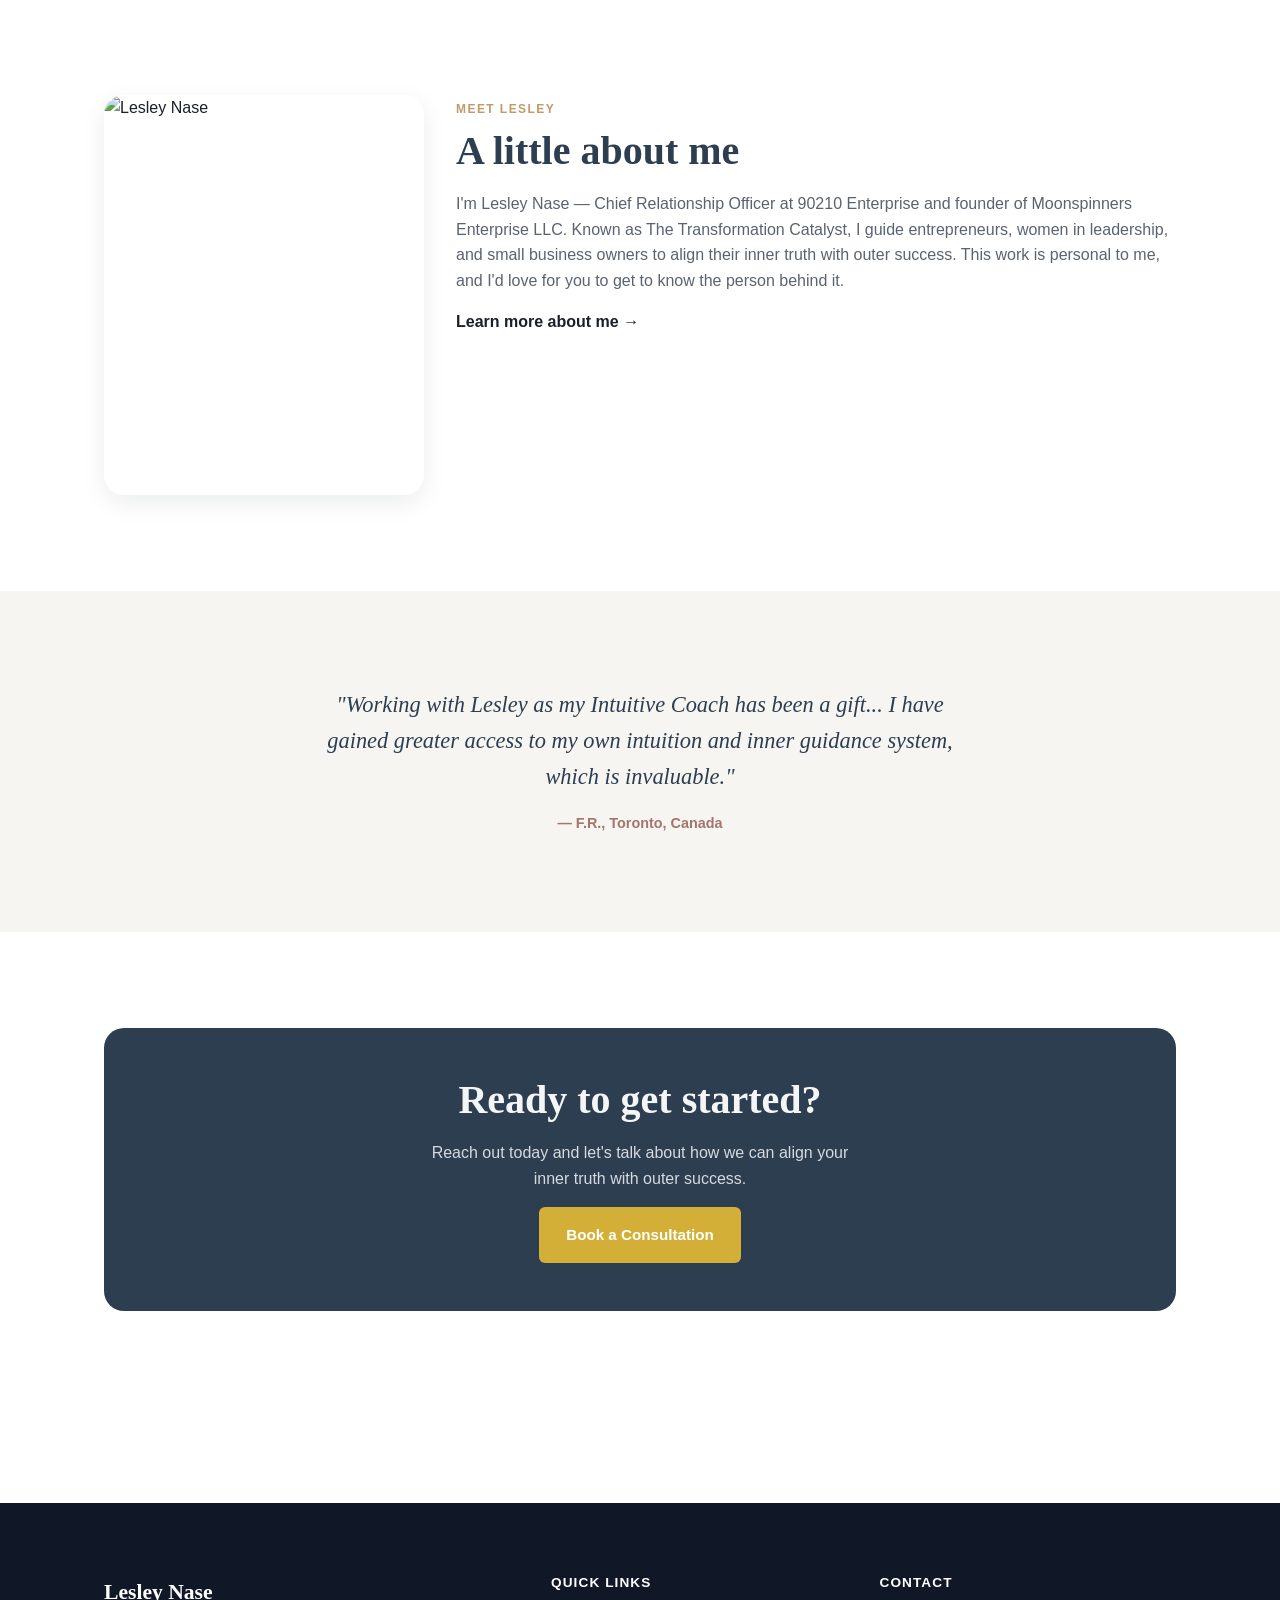
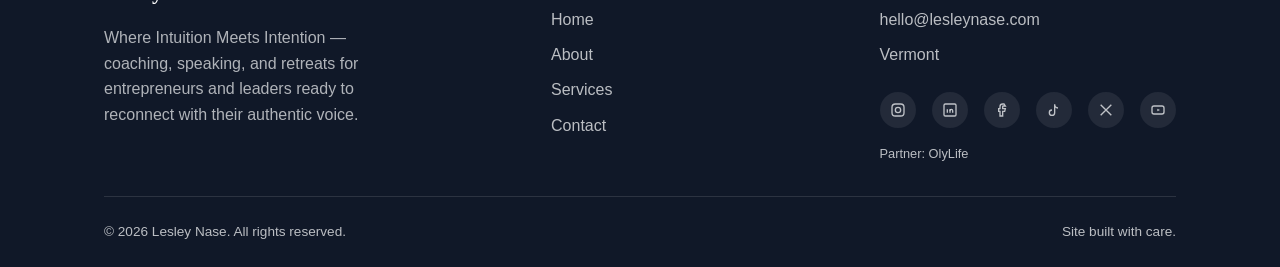
==== commit 58230d64: "Resize Meet Lesley photo, add PEMF Wellness service card sitewide Bumps the Meet Lesley photo from 2" ====
--- a/index.html
+++ b/index.html
@@ -50,7 +50,7 @@
           <h2>Ways we can work together</h2>
           <p>A quick look at how Lesley Nase can help. Visit the Services page for full details.</p>
         </div>
-        <div class="grid grid-3">
+        <div class="grid grid-2">
           <div class="card">
             <div class="card-icon">
               <svg width="22" height="22" viewBox="0 0 24 24" fill="none" stroke="currentColor" stroke-width="2" stroke-linecap="round" stroke-linejoin="round"><circle cx="12" cy="12" r="9"></circle><path d="M12 7v5l3 3"></path></svg>
@@ -71,6 +71,14 @@
             </div>
             <h3>Transformational Retreats</h3>
             <p>Recharge, Remember Self, Reconnect — immersive retreat experiences designed to help you return to who you truly are.</p>
+          </div>
+          <div class="card">
+            <div class="card-icon">
+              <svg width="22" height="22" viewBox="0 0 24 24" fill="none" stroke="currentColor" stroke-width="2" stroke-linecap="round" stroke-linejoin="round"><path d="M13 2L4 14h6l-1 8 9-12h-6l1-8z"></path></svg>
+            </div>
+            <h3>PEMF Wellness</h3>
+            <p>Explore the Tera P90+ PEMF System, combining pulsed electromagnetic field therapy with EMS, red light, and low-frequency technologies to support cellular vitality and everyday wellness. Not suitable for everyone — inquire for details.</p>
+            <a href="https://lnase.thefrequencyawakening.com" target="_blank" rel="noopener noreferrer" class="link-arrow">Explore Tera P90+ &rarr;</a>
           </div>
         </div>
       </div>
--- a/css/styles.css
+++ b/css/styles.css
@@ -365,6 +365,11 @@
   font-size: 0.95rem;
 }
 
+.card .link-arrow {
+  margin-top: var(--space-2);
+  font-size: 0.9rem;
+}
+
 .card-price {
   margin-top: var(--space-2);
   font-family: var(--font-serif);
@@ -402,7 +407,8 @@
 }
 
 .meet-lesley-photo {
-  width: 220px;
+  width: 320px;
+  max-width: 320px;
   flex-shrink: 0;
   aspect-ratio: 4 / 5;
   object-fit: cover;
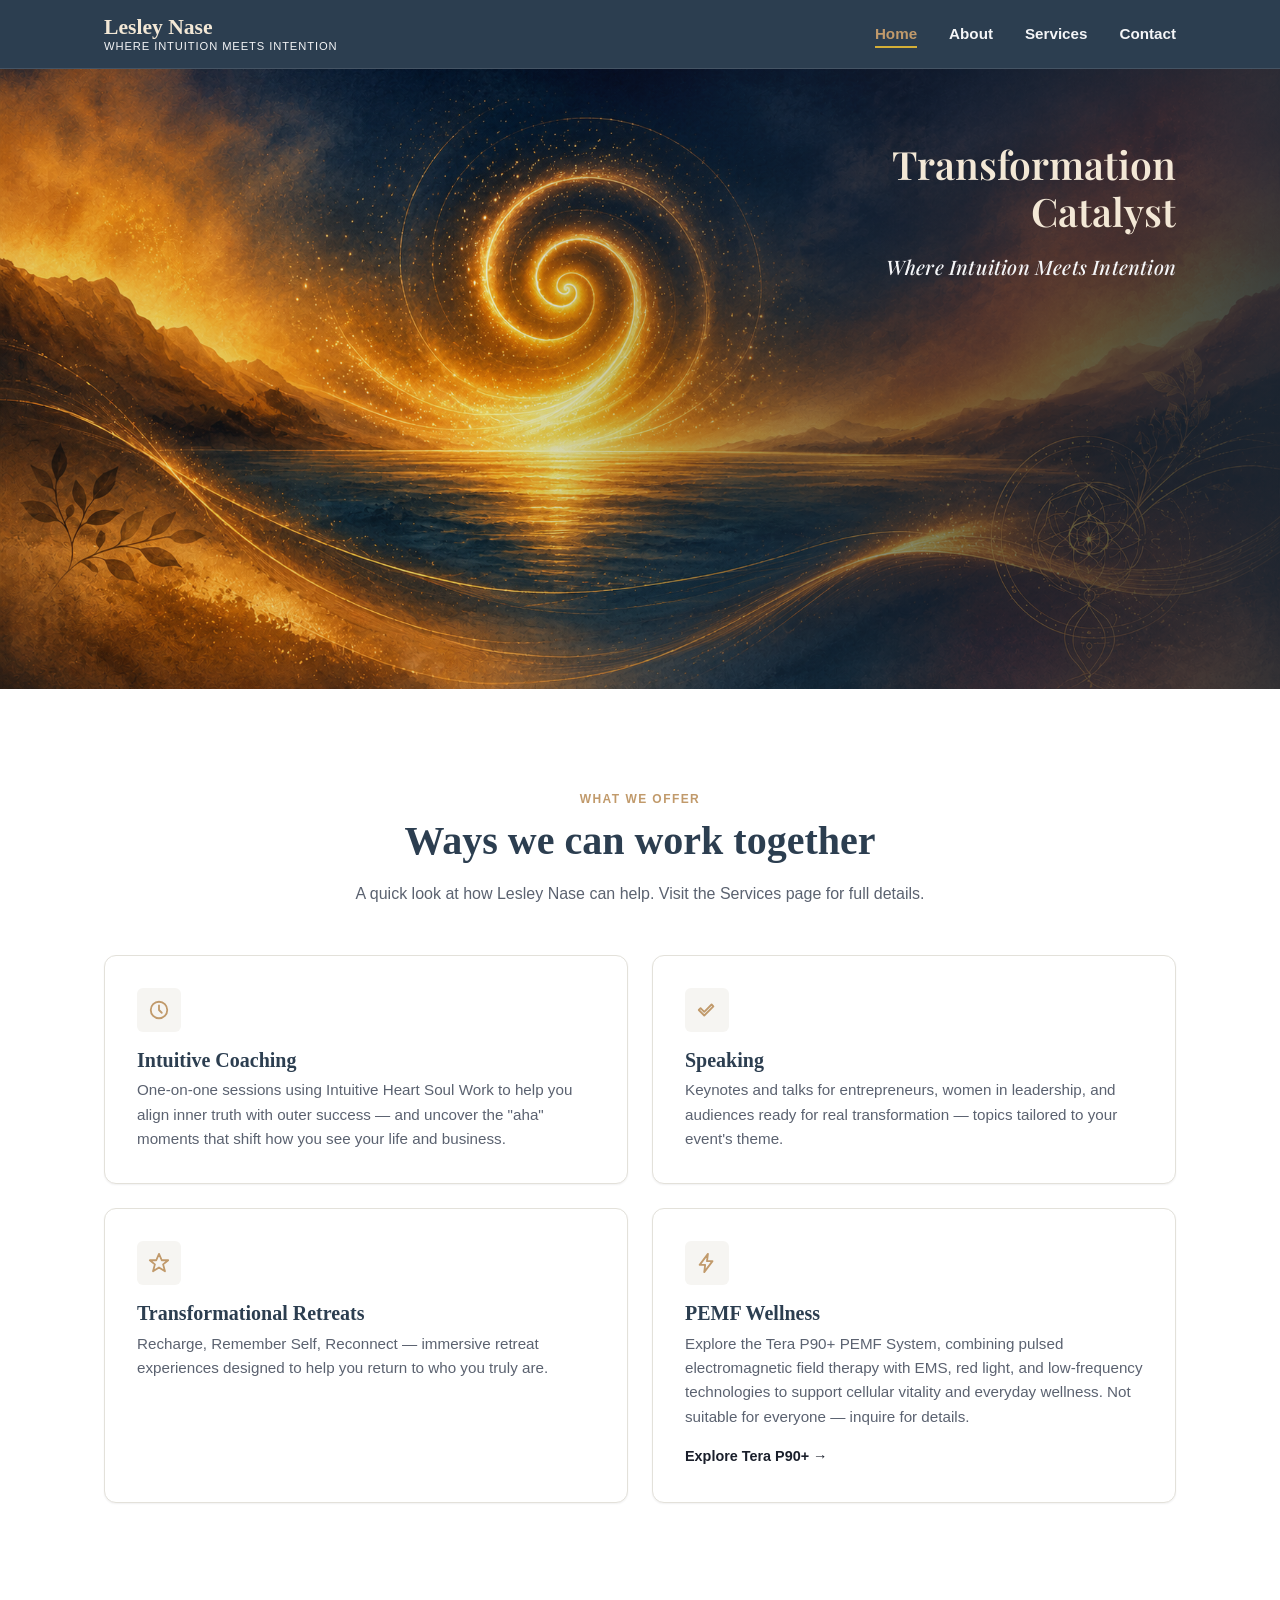
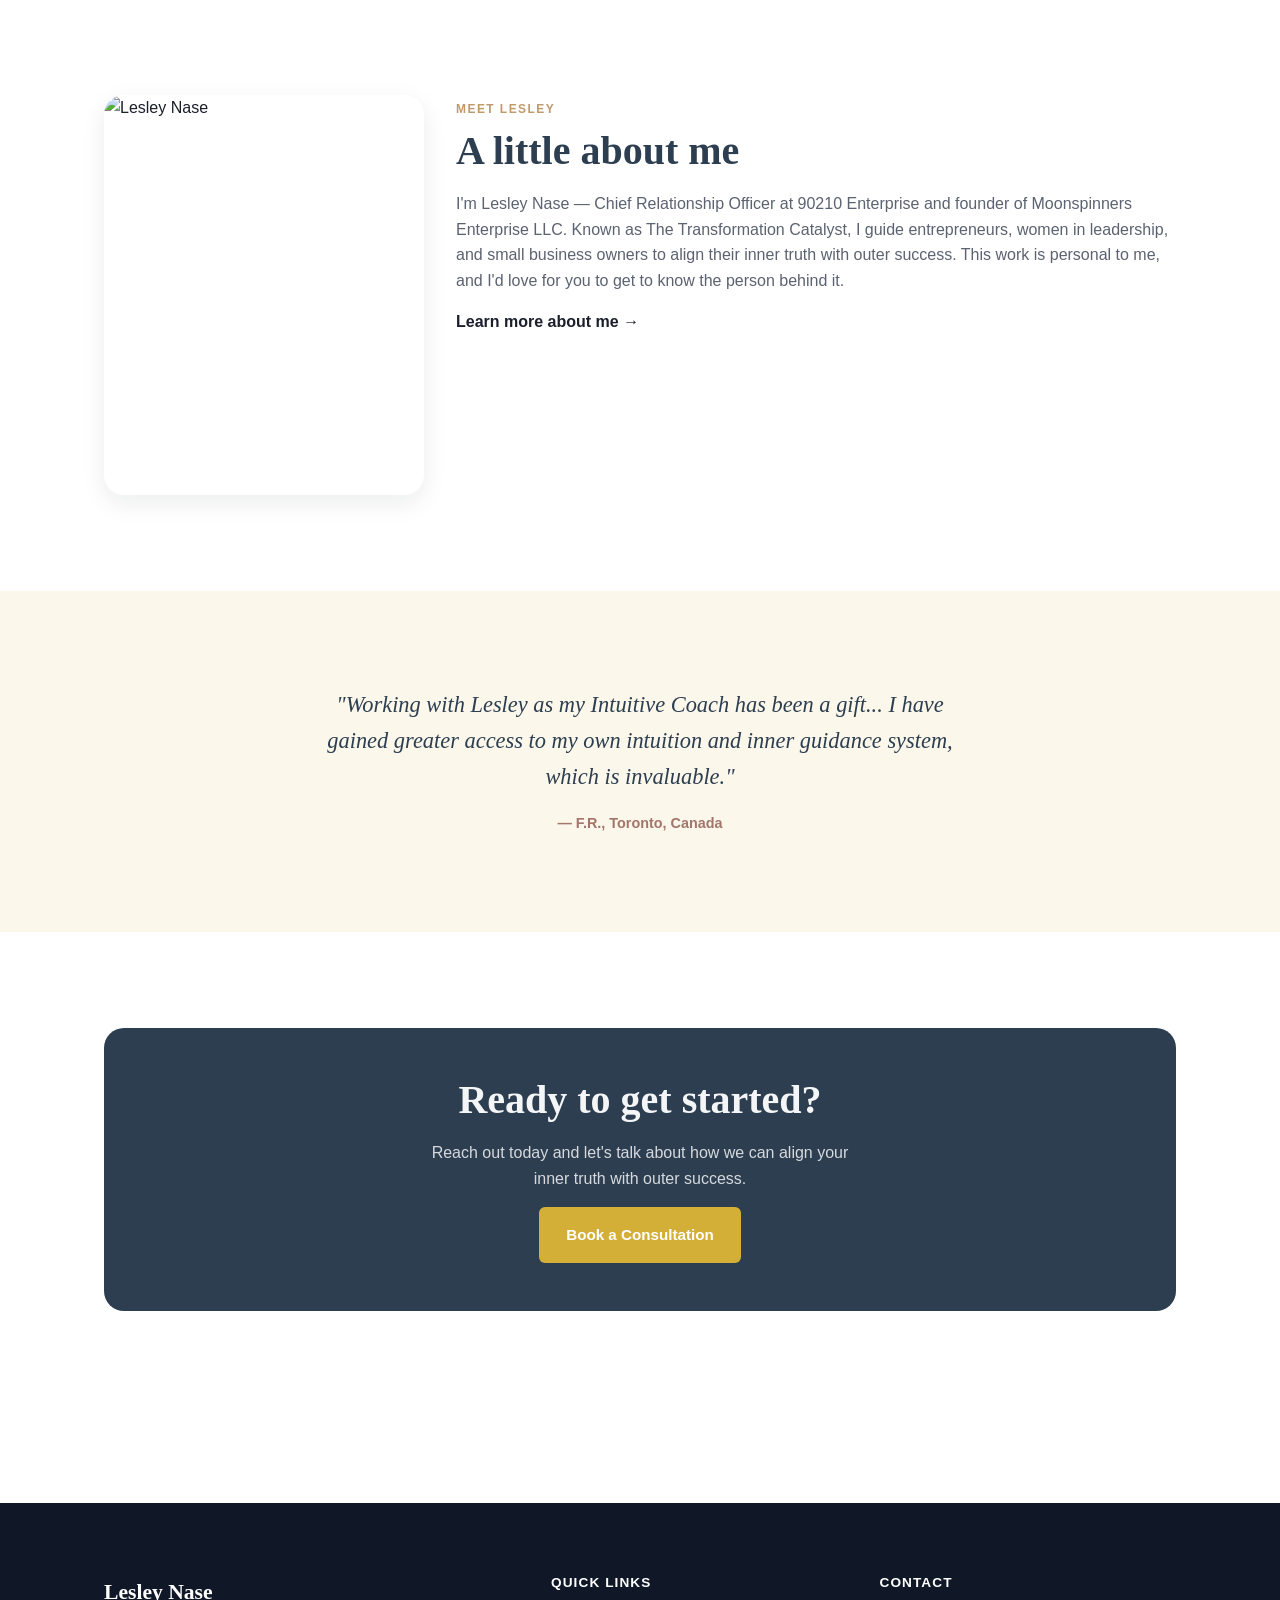
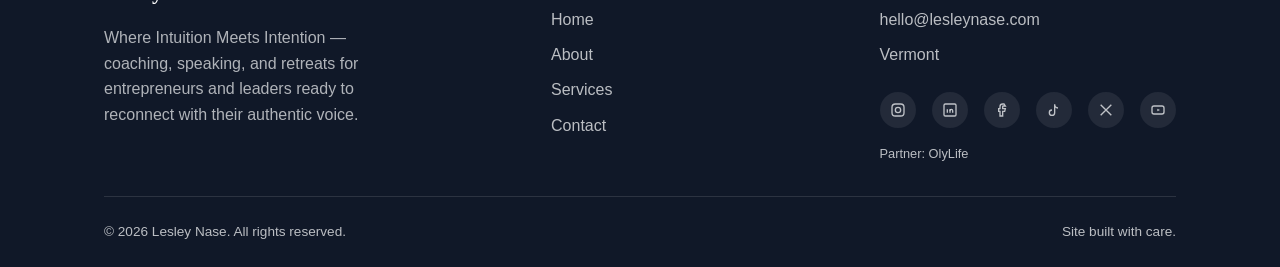
==== commit 592a3dce: "Tint homepage testimonial section with soft gold background Adds a section--gold class (10% opacity " ====
--- a/index.html
+++ b/index.html
@@ -8,7 +8,7 @@
   <link rel="preconnect" href="https://fonts.googleapis.com" />
   <link rel="preconnect" href="https://fonts.gstatic.com" crossorigin />
   <link href="https://fonts.googleapis.com/css2?family=Playfair+Display:ital,wght@0,600;0,700;1,500;1,600&display=swap" rel="stylesheet" />
-  <link rel="stylesheet" href="css/styles.css" />
+  <link rel="stylesheet" href="css/styles.css?v=3" />
 </head>
 <body>
 
@@ -87,7 +87,7 @@
     <!-- Meet Lesley -->
     <section class="section">
       <div class="container meet-lesley">
-        <img src="images/Lesley%20Nase%20tree%20headshot%202025.jpg" alt="Lesley Nase" class="meet-lesley-photo" />
+        <img src="images/Lesley%20Nase%20tree%20headshot%202025.jpg?v=2" alt="Lesley Nase" class="meet-lesley-photo" />
         <div>
           <span class="eyebrow">Meet Lesley</span>
           <h2>A little about me</h2>
@@ -104,7 +104,7 @@
     </section>
 
     <!-- Testimonial -->
-    <section class="section section--alt">
+    <section class="section section--gold">
       <div class="container testimonial">
         <blockquote>"Working with Lesley as my Intuitive Coach has been a gift... I have gained greater access to my own intuition and inner guidance system, which is invaluable."</blockquote>
         <cite>— F.R., Toronto, Canada</cite>
--- a/css/styles.css
+++ b/css/styles.css
@@ -117,6 +117,10 @@
   background: var(--color-surface);
 }
 
+.section--gold {
+  background: rgba(212, 175, 55, 0.1);
+}
+
 .section-head {
   max-width: 640px;
   margin: 0 auto var(--space-5);
@@ -331,17 +335,40 @@
 }
 
 .card {
+  position: relative;
+  overflow: hidden;
   background: #fff;
   border: 1px solid var(--color-border);
   border-radius: var(--radius-md);
   padding: var(--space-4);
   box-shadow: var(--shadow-sm);
-  transition: transform 0.15s ease, box-shadow 0.15s ease;
+  transition: transform 0.2s ease, box-shadow 0.2s ease, background-color 0.2s ease,
+    border-color 0.2s ease;
+}
+
+.card::before {
+  content: "";
+  position: absolute;
+  top: 0;
+  left: 0;
+  right: 0;
+  height: 4px;
+  background: var(--color-accent);
+  transform: scaleX(0);
+  transform-origin: left;
+  transition: transform 0.3s ease;
 }
 
 .card:hover {
-  transform: translateY(-3px);
-  box-shadow: var(--shadow-md);
+  transform: translateY(-4px);
+  box-shadow: var(--shadow-lg);
+  background: rgba(212, 175, 55, 0.1);
+  border-width: 2px;
+  border-color: var(--color-accent);
+}
+
+.card:hover::before {
+  transform: scaleX(1);
 }
 
 .card-icon {
@@ -354,6 +381,11 @@
   justify-content: center;
   color: var(--color-accent-dark);
   margin-bottom: var(--space-2);
+  transition: background-color 0.2s ease;
+}
+
+.card:hover .card-icon {
+  background: rgba(212, 175, 55, 0.2);
 }
 
 .card h3 {
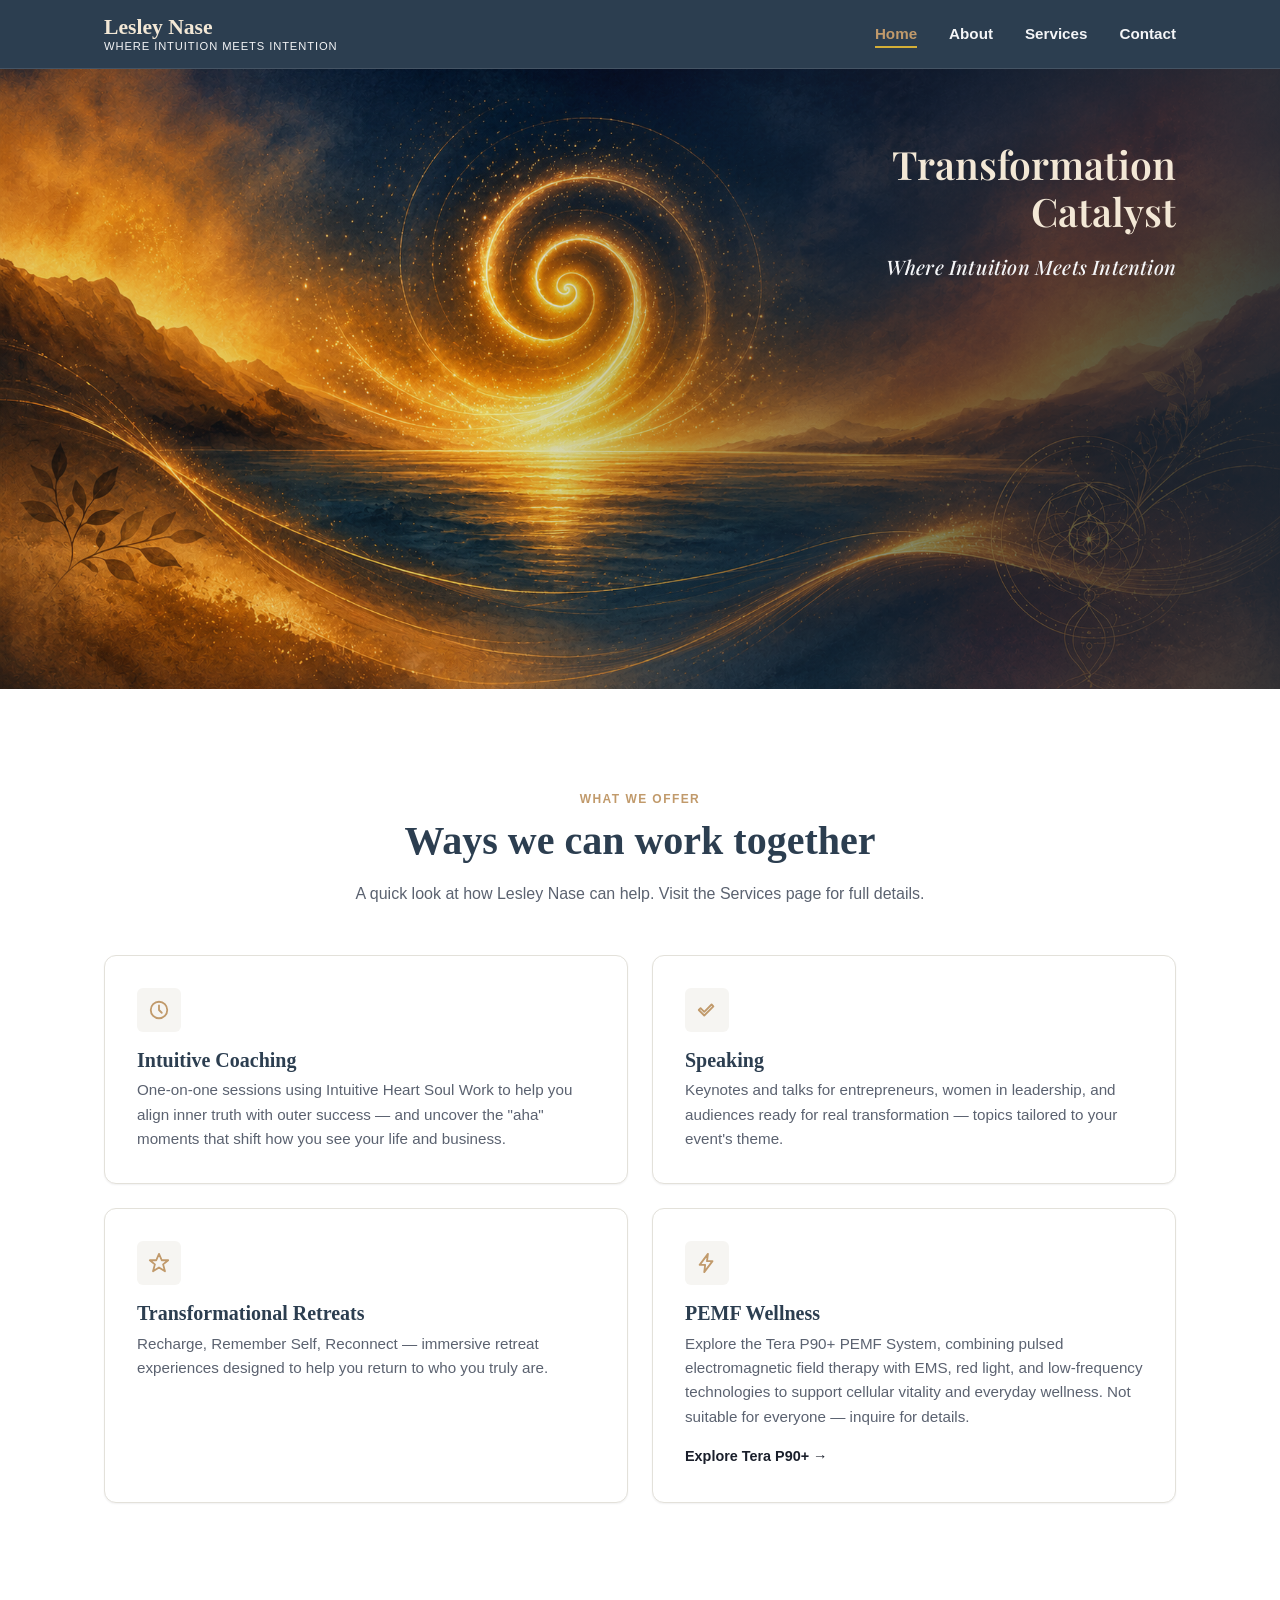
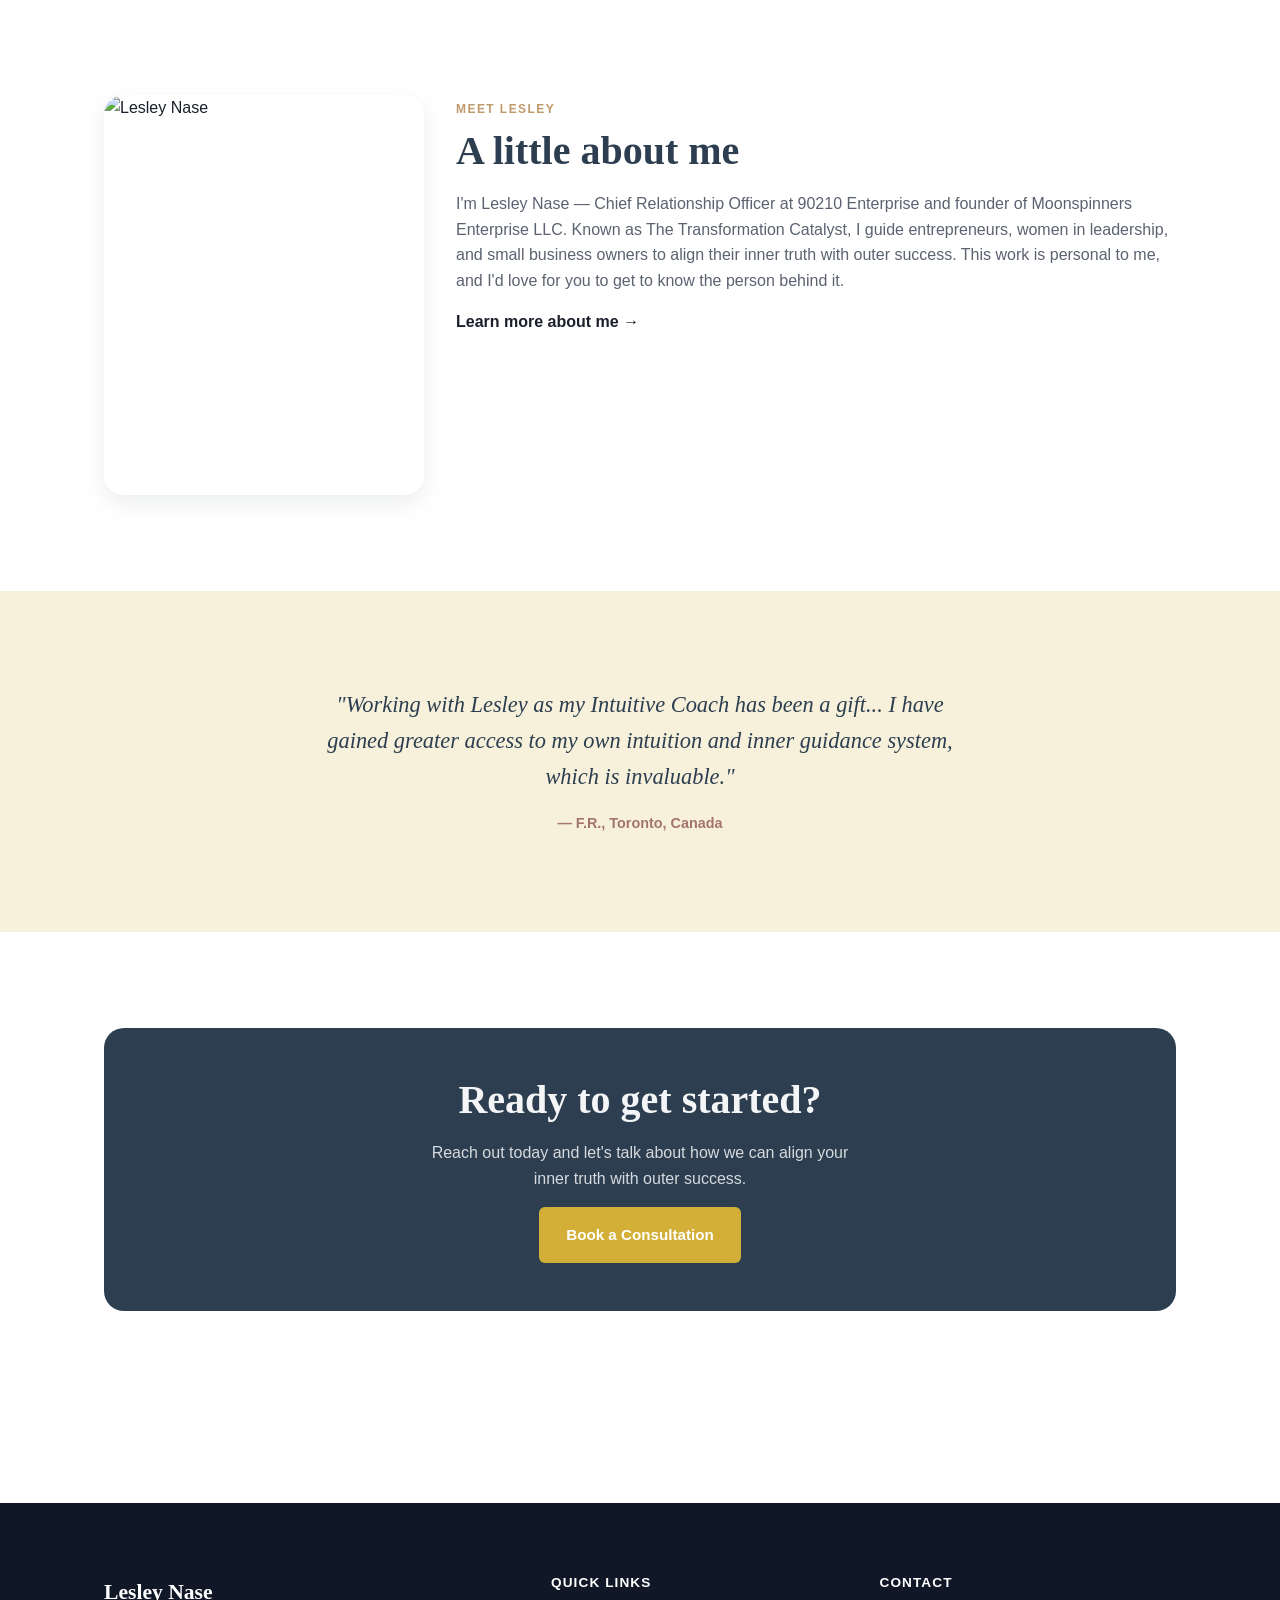
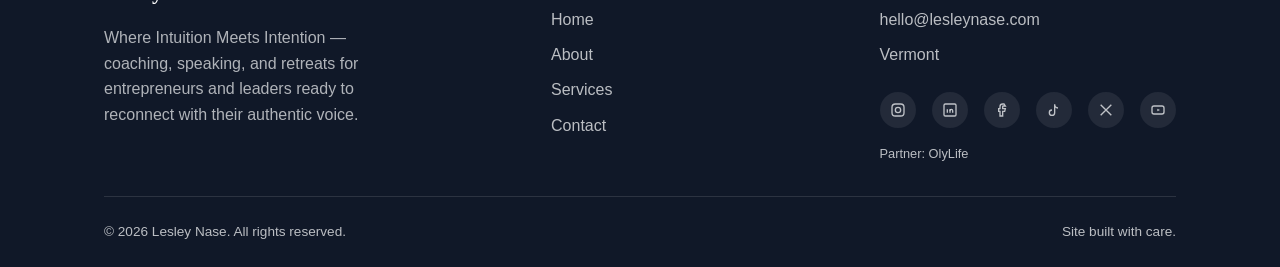
==== commit e29bce2f: "Strengthen testimonial gold tint and card hover border Bumps the testimonial section's gold backgrou" ====
--- a/index.html
+++ b/index.html
@@ -8,7 +8,7 @@
   <link rel="preconnect" href="https://fonts.googleapis.com" />
   <link rel="preconnect" href="https://fonts.gstatic.com" crossorigin />
   <link href="https://fonts.googleapis.com/css2?family=Playfair+Display:ital,wght@0,600;0,700;1,500;1,600&display=swap" rel="stylesheet" />
-  <link rel="stylesheet" href="css/styles.css?v=3" />
+  <link rel="stylesheet" href="css/styles.css?v=4" />
 </head>
 <body>
 
--- a/css/styles.css
+++ b/css/styles.css
@@ -118,7 +118,7 @@
 }
 
 .section--gold {
-  background: rgba(212, 175, 55, 0.1);
+  background: rgba(212, 175, 55, 0.18);
 }
 
 .section-head {
@@ -361,9 +361,9 @@
 
 .card:hover {
   transform: translateY(-4px);
-  box-shadow: var(--shadow-lg);
+  box-shadow: var(--shadow-lg), 0 0 0 1px rgba(212, 175, 55, 0.35);
   background: rgba(212, 175, 55, 0.1);
-  border-width: 2px;
+  border-width: 3px;
   border-color: var(--color-accent);
 }
 
